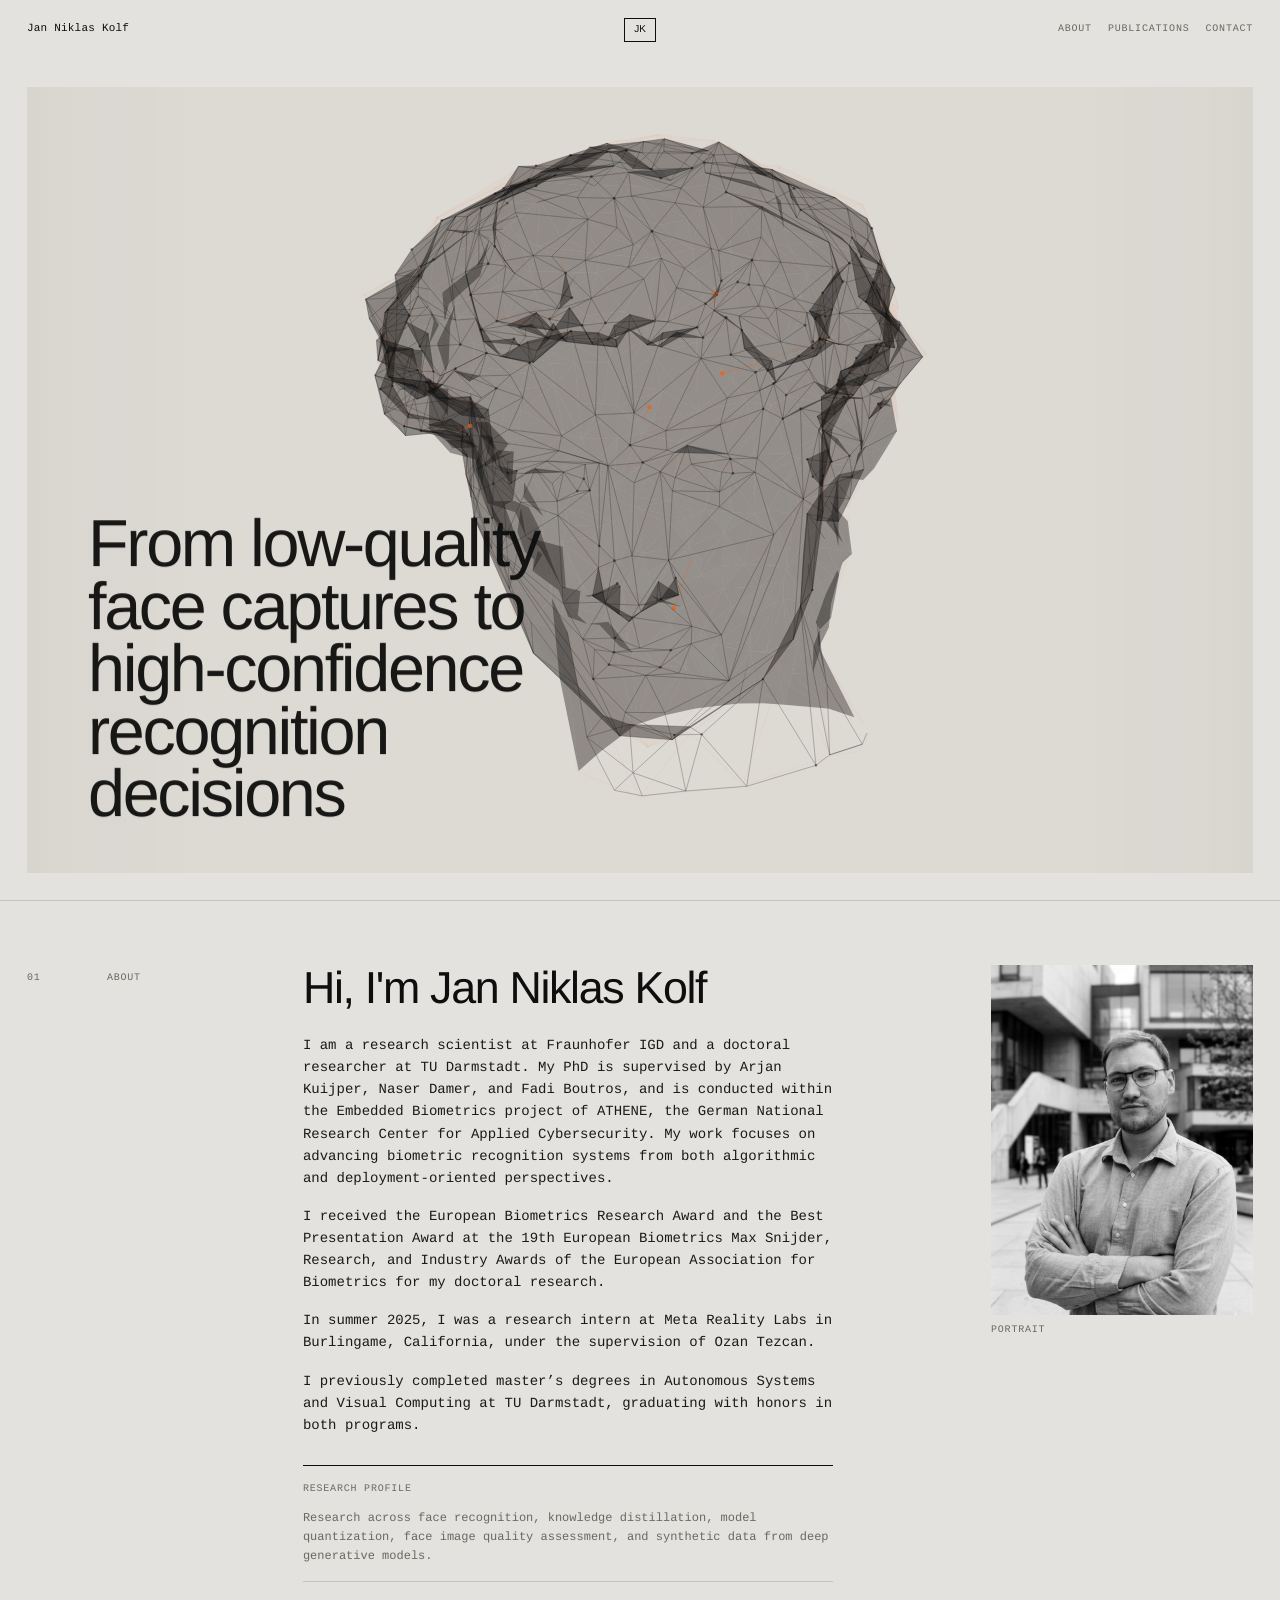
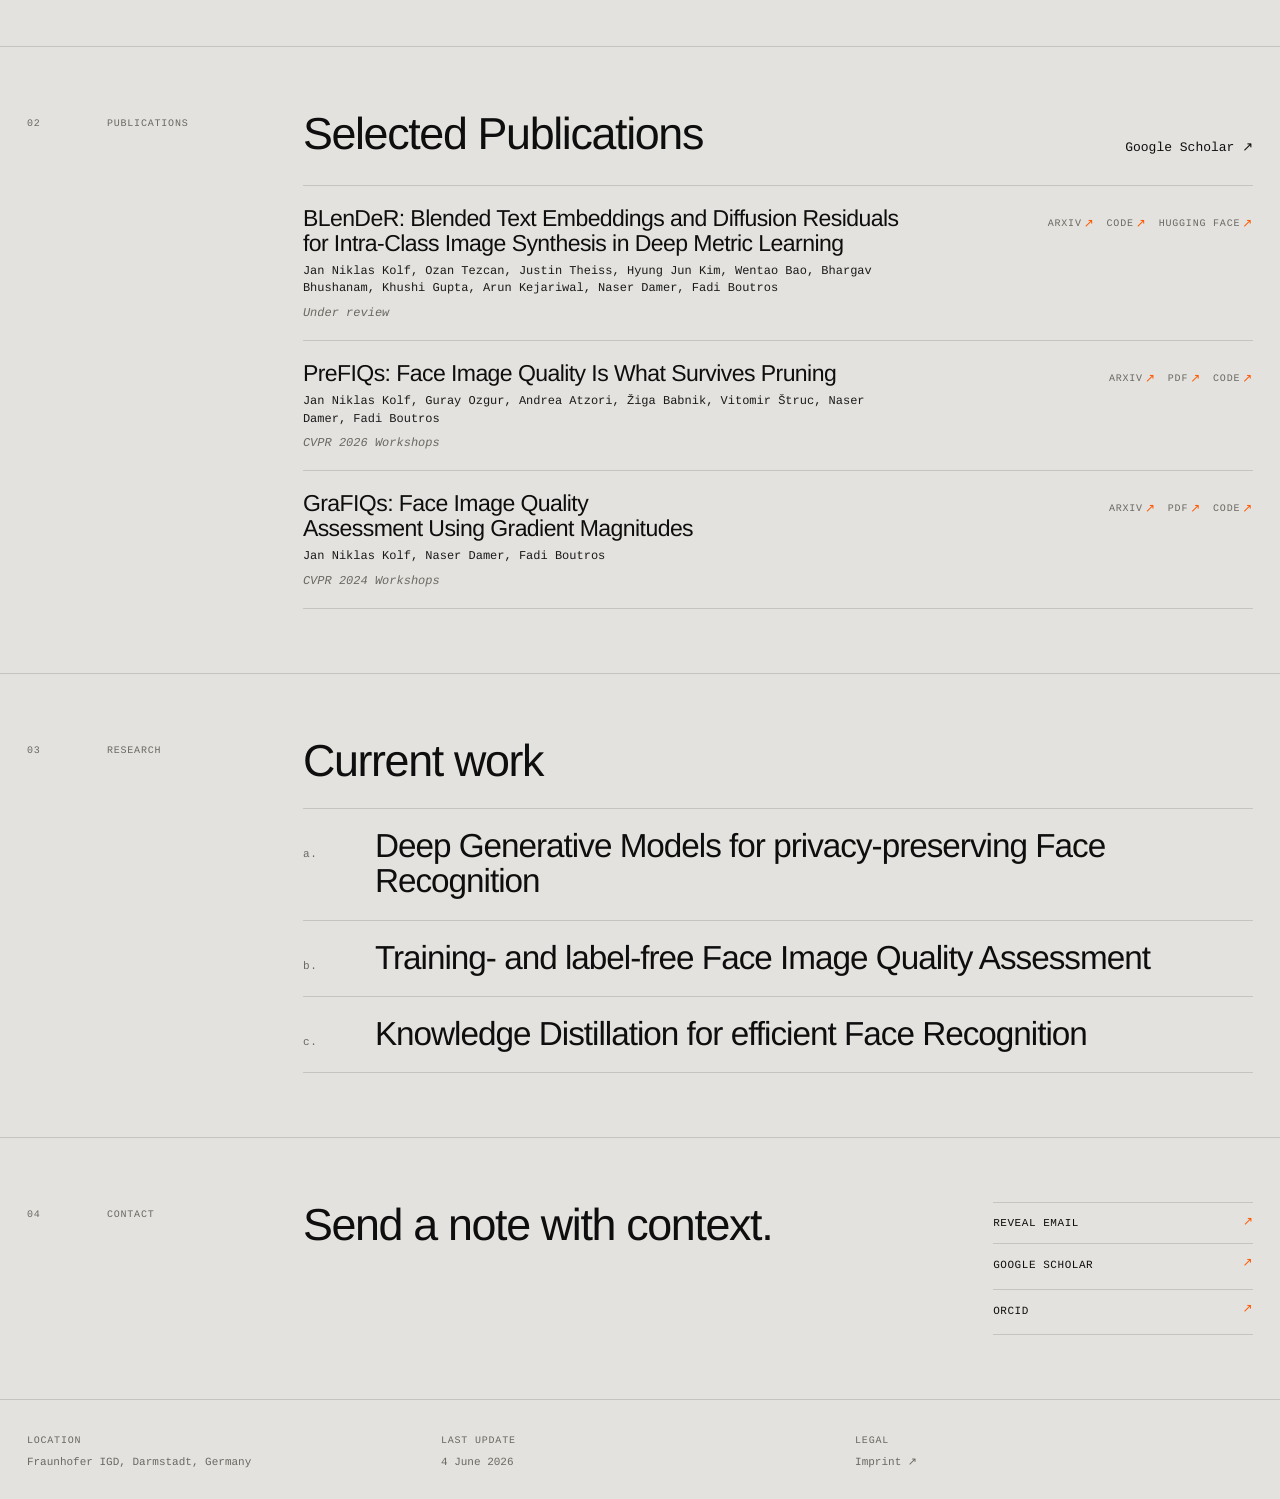
==== index.html @ 5bcfde50 "Website" ====
<!doctype html>
<html lang="en">
  <head>
    <meta charset="utf-8" />
    <meta name="viewport" content="width=device-width, initial-scale=1" />
    <title>Academic Portfolio | Jan Niklas Kolf</title>
    <meta
      name="description"
      content="Jan Niklas Kolf"
    />
    <link rel="stylesheet" href="style.css?v=20260515-site-legal" />
  </head>
  <body>
    <header class="meta" aria-label="Site status">
      <div class="meta__cell meta__status">
        <span>Jan Niklas Kolf</span>
      </div>
      <a class="meta__mark" href="#top" aria-label="Back to top">
        <span class="mark-symbol">JK</span>
      </a>
      <button class="meta__menu" type="button" aria-expanded="false" aria-controls="primary-nav">
        <span>Menu</span>
        <span aria-hidden="true"></span>
      </button>
      <nav class="meta__nav" id="primary-nav" aria-label="Primary navigation">
        <a href="#about">About</a>
        <a href="#publications">Publications</a>
        <a href="#contact">Contact</a>
      </nav>
    </header>

    <main id="top">
      <section class="hero" aria-labelledby="hero-title">
        <div class="hero__media hero__media--mesh" aria-label="Animated teacher to student face-recognition mesh">
          <canvas id="distillation-hero" class="distillation-canvas" aria-hidden="true"></canvas>
          <div class="hero-terms" aria-hidden="true">
            <span id="hero-live-term">
              <span class="hero-term__item is-active">From high-dimensional face inputs to compact identity embeddings</span>
            </span>
          </div>
        </div>
      </section>

      <section class="section intro" id="about" aria-labelledby="about-title">
        <div class="section__idx">01</div>
        <div class="section__label">About</div>
        <div class="section__body">
          <div class="about-grid">
            <div class="about-copy">
              <h2 id="about-title">Hi, I'm Jan Niklas Kolf</h2>
              <p>
                I am a research scientist at Fraunhofer IGD and a doctoral researcher at TU Darmstadt.
                My PhD is supervised by Arjan Kuijper, Naser Damer, and Fadi Boutros, and is conducted within the Embedded Biometrics project of ATHENE, the German National Research Center for Applied Cybersecurity.
                My work focuses on advancing biometric recognition systems from both algorithmic and deployment-oriented perspectives.
              </p>
              <p>
                I received the European Biometrics Research Award and the Best Presentation Award at the 19th European Biometrics Max Snijder, Research, and Industry Awards of the European Association for Biometrics for my doctoral research.
              </p>
              <p>
                In summer 2025, I was a research intern at Meta Reality Labs in Burlingame, California, under the supervision of Ozan Tezcan.
              </p>
              <p>
                I previously completed master’s degrees in Autonomous Systems and Visual Computing at TU Darmstadt, graduating with honors in both programs.
              </p>
              <div class="profile-note">
                <span class="note-kicker">Research profile</span>
                <p>
                  Research across face recognition, knowledge distillation, model quantization, face image quality
                  assessment, and synthetic data from deep generative models.
                </p>
              </div>
            </div>
            <div class="about-aside">
              <figure class="portrait">
                <img src="me.png" alt="Portrait" loading="lazy" />
                <figcaption>Portrait</figcaption>
              </figure>
            </div>
          </div>
        </div>
      </section>

      <section class="section publications" id="publications" aria-labelledby="publications-title">
        <div class="section__idx">02</div>
        <div class="section__label">Publications</div>
        <div class="section__body">
          <div class="section-head">
            <h2 id="publications-title">Selected Publications</h2>
            <a href="https://scholar.google.de/citations?user=PC1RmJMAAAAJ" target="_blank" rel="noreferrer">Google Scholar <span aria-hidden="true">↗</span></a>
          </div>
          <ol class="pub-list" aria-label="Selected publications">
            <li class="pub-item">
              <article>
                <div class="pub-meta">
                  <h3>BLenDeR: Blended Text Embeddings and Diffusion Residuals for Intra-Class Image Synthesis in Deep Metric Learning</h3>
                  <p class="pub-authors">Jan Niklas Kolf, Ozan Tezcan, Justin Theiss, Hyung Jun Kim, Wentao Bao, Bhargav Bhushanam, Khushi Gupta, Arun Kejariwal, Naser Damer, Fadi Boutros</p>
                  <p class="pub-venue">Under review</p>
                </div>
                <div class="pub-links" aria-label="Publication links">
                  <a href="https://arxiv.org/abs/2601.20246" target="_blank" rel="noreferrer" aria-label="Open BLenDeR on arXiv">arXiv <span aria-hidden="true">↗</span></a>
                  <a href="https://github.com/facebookresearch/meta_ai_blender" target="_blank" rel="noreferrer" aria-label="Open BLenDeR code on GitHub">Code <span aria-hidden="true">↗</span></a>
                  <a href="https://huggingface.co/facebook/meta_ai_blender" target="_blank" rel="noreferrer" aria-label="Open BLenDeR on Hugging Face">Hugging Face <span aria-hidden="true">↗</span></a>
                </div>
              </article>
            </li>
            <li class="pub-item">
              <article>
                <div class="pub-meta">
                  <h3>PreFIQs: Face Image Quality Is What Survives Pruning</h3>
                  <p class="pub-authors">Jan Niklas Kolf, Guray Ozgur, Andrea Atzori, Žiga Babnik, Vitomir Štruc, Naser Damer, Fadi Boutros</p>
                  <p class="pub-venue">CVPR 2026 Workshops</p>
                </div>
                <div class="pub-links" aria-label="Publication links">
                  <a href="https://arxiv.org/abs/2605.13396" target="_blank" rel="noreferrer" aria-label="Open PreFIQs on arXiv">arXiv <span aria-hidden="true">↗</span></a>
                  <a href="https://openaccess.thecvf.com/content/CVPR2026W/BIOM2026/papers/Kolf_PreFIQs_Face_Image_Quality_Is_What_Survives_Pruning_CVPRW_2026_paper.pdf" target="_blank" rel="noreferrer" aria-label="Open PreFIQs PDF">PDF <span aria-hidden="true">↗</span></a>
                  <a href="https://github.com/jankolf/PreFIQs" target="_blank" rel="noreferrer" aria-label="Open PreFIQs code on GitHub">Code <span aria-hidden="true">↗</span></a>
                </div>
              </article>
            </li>
            <li class="pub-item">
              <article>
                <div class="pub-meta">
                  <h3>GraFIQs: Face Image Quality Assessment Using Gradient Magnitudes</h3>
                  <p class="pub-authors">Jan Niklas Kolf, Naser Damer, Fadi Boutros</p>
                  <p class="pub-venue">CVPR 2024 Workshops</p>
                </div>
                <div class="pub-links" aria-label="Publication links">
                  <a href="https://arxiv.org/abs/2404.12203" target="_blank" rel="noreferrer" aria-label="Open GraFIQs on arXiv">arXiv <span aria-hidden="true">↗</span></a>
                  <a href="https://openaccess.thecvf.com/content/CVPR2024W/BIOMET/papers/Kolf_GraFIQs_Face_Image_Quality_Assessment_Using_Gradient_Magnitudes_CVPRW_2024_paper.pdf" target="_blank" rel="noreferrer" aria-label="Open GraFIQs PDF">PDF <span aria-hidden="true">↗</span></a>
                  <a href="https://github.com/jankolf/GraFIQs" target="_blank" rel="noreferrer" aria-label="Open GraFIQs code on GitHub">Code <span aria-hidden="true">↗</span></a>
                </div>
              </article>
            </li>
          </ol>
        </div>
      </section>

      <section class="section research" id="research" aria-labelledby="research-title">
        <div class="section__idx">03</div>
        <div class="section__label">Research</div>
        <div class="section__body">
          <h2 id="research-title">Current work</h2>
          <ul class="plain-list">
            <li>
              <span class="list-index">a.</span>
              <span>Deep Generative Models for privacy-preserving Face Recognition</span>
            </li>
            <li>
              <span class="list-index">b.</span>
              <span>Training- and label-free Face Image Quality Assessment</span>
            </li>
            <li>
              <span class="list-index">c.</span>
              <span>Knowledge Distillation for efficient Face Recognition</span>
            </li>
          </ul>
        </div>
      </section>

      <section class="section contact" id="contact" aria-labelledby="contact-title">
        <div class="section__idx">04</div>
        <div class="section__label">Contact</div>
        <div class="section__body contact__body">
          <div>
            <h2 id="contact-title">Send a note with context.</h2>
          </div>
          <div class="contact-links">
            <button class="secure-email" type="button" data-contact-token="Z2YwdGdocWpwd2N0aDBmaWtCaG5xbTB1Y25ta3AwcGNs">
              <span>Reveal email</span>
              <span aria-hidden="true">↗</span>
            </button>
            <noscript>
              <span class="contact-fallback">Email protected. Enable JavaScript to reveal the address.</span>
            </noscript>
            <a href="https://scholar.google.de/citations?user=PC1RmJMAAAAJ" target="_blank" rel="noreferrer">Google Scholar <span aria-hidden="true">↗</span></a>
            <a href="https://orcid.org/0000-0002-0037-5334" target="_blank" rel="noreferrer">ORCID <span aria-hidden="true">↗</span></a>
          </div>
        </div>
      </section>
    </main>

    <footer class="footer">
      <div>
        <span class="footer__label">Location</span>
        <span class="footer__line">Fraunhofer IGD, Darmstadt, Germany</span>
      </div>
      <div>
        <span class="footer__label">Last Update</span>
        <span class="footer__line">4 June 2026</span>
      </div>
      <div>
        <span class="footer__label">Legal</span>
        <a class="footer__line" href="imprint.html">Imprint ↗</a>
      </div>
    </footer>
    <script src="script.js?v=20260515-random-hero-terms"></script>
  </body>
</html>
---- style.css ----
:root {
  --bg: rgb(228, 226, 222);
  --bg-2: #ddd9d3;
  --ink: #0e0e0e;
  --ink-2: #1a1a1a;
  --muted: #6a6862;
  --rule: rgba(14, 14, 14, 0.14);
  --rule-soft: rgba(14, 14, 14, 0.08);
  --accent: oklch(0.68 0.22 42);
  --green: #2cc956;
  --red: #ff5343;
  --yellow: #f5c842;
  --display: "Helvetica Neue", Arial, system-ui, sans-serif;
  --mono: "Geist Mono", "SF Mono", ui-monospace, Menlo, Consolas, monospace;
  --meta-h: 60px;
  --page-x: clamp(14px, 2.1vw, 32px);
}

* {
  box-sizing: border-box;
}

html {
  scroll-behavior: smooth;
}

body {
  margin: 0;
  background: var(--bg);
  color: var(--ink);
  font-family: var(--mono);
  font-size: 13px;
  line-height: 1.5;
  letter-spacing: 0;
  -webkit-font-smoothing: antialiased;
  text-rendering: geometricPrecision;
}

body::selection,
::selection {
  background: var(--accent);
  color: var(--bg);
}

a {
  color: inherit;
  text-decoration: none;
}

a:focus-visible {
  outline: 1px solid var(--ink);
  outline-offset: 4px;
}

.meta {
  position: fixed;
  inset: 0 0 auto;
  z-index: 20;
  display: grid;
  grid-template-columns: 1fr auto 1fr;
  align-items: center;
  gap: 20px;
  min-height: var(--meta-h);
  padding: 14px var(--page-x);
  background: var(--bg);
  border-bottom: 1px solid transparent;
  color: var(--ink);
  font-size: 11px;
  letter-spacing: 0.02em;
  transition: border-color 220ms cubic-bezier(0.2, 0, 0, 1), transform 220ms cubic-bezier(0.2, 0, 0, 1);
}

.meta.is-bordered {
  border-color: var(--rule);
}

.meta.is-hidden {
  transform: translateY(-100%);
}

.meta__cell,
.meta__status,
.meta__mark,
.meta__nav {
  display: flex;
  align-items: center;
}

.meta__status {
  gap: 8px;
  white-space: nowrap;
}

.meta__mark {
  justify-self: center;
  gap: 10px;
  font-family: var(--display);
  text-transform: uppercase;
  letter-spacing: -0.03em;
}

.mark-symbol {
  display: inline-grid;
  place-items: center;
  width: 32px;
  height: 24px;
  border: 1px solid var(--ink);
  font-size: 10px;
  letter-spacing: 0;
}

.meta__nav {
  justify-self: end;
  gap: 16px;
  text-transform: uppercase;
  color: var(--muted);
  font-size: 10px;
  letter-spacing: 0.08em;
}

.meta__menu {
  display: none;
  align-items: center;
  justify-self: end;
  gap: 8px;
  min-height: 28px;
  padding: 0;
  border: 0;
  background: transparent;
  color: var(--muted);
  font-family: var(--mono);
  font-size: 10px;
  letter-spacing: 0.08em;
  text-transform: uppercase;
}

.meta__menu span:last-child {
  position: relative;
  width: 18px;
  height: 10px;
  border-top: 1px solid currentColor;
  border-bottom: 1px solid currentColor;
}

.meta__menu[aria-expanded="true"] {
  color: var(--ink);
}

.meta__nav a:hover,
.contact-links a:hover,
.contact-links button:hover,
.pub-links a:hover,
.project-links a:hover,
.project-back:hover,
.project-toplinks a:hover,
.video-list a:hover,
.text-links a:hover,
.resource-list a:hover,
.blog-card:hover h2,
.blog-row:hover h3,
.footer a:hover {
  color: var(--accent);
}

.dot {
  width: 6px;
  height: 6px;
  border-radius: 999px;
  background: var(--green);
  flex: 0 0 auto;
}

.dot--off {
  background: var(--red);
}

.dot--late {
  background: var(--yellow);
}

main {
  max-width: 1720px;
  margin: 0 auto;
}

.hero {
  min-height: 100vh;
  padding: calc(var(--meta-h) + var(--page-x)) var(--page-x) var(--page-x);
  display: grid;
  grid-template-rows: minmax(0, calc(100vh - var(--meta-h) - (var(--page-x) * 2)));
  gap: 14px;
}

.hero__media {
  position: relative;
  min-height: 0;
  background: var(--bg-2);
  overflow: hidden;
  display: grid;
  place-items: center;
}

.apparatus {
  display: block;
  width: min(92%, 1180px);
  height: auto;
  max-height: 88%;
  object-fit: contain;
}

.hero__media--mesh {
  background:
    linear-gradient(90deg, rgba(14, 14, 14, 0.025), transparent 14%, transparent 86%, rgba(14, 14, 14, 0.025)),
    var(--bg-2);
}

.hero__media::before,
.hero__media::after {
  content: none;
  display: none;
}

.distillation-canvas {
  position: absolute;
  inset: 0;
  width: 100%;
  height: 100%;
  z-index: 1;
}

.hero-terms {
  position: absolute;
  inset: 0;
  z-index: 2;
  pointer-events: none;
}

.hero-terms span {
  position: absolute;
}

#hero-live-term {
  left: 5%;
  bottom: 6%;
  width: min(72vw, 15ch);
  min-height: 4.25em;
  color: var(--ink);
  font-family: var(--display);
  font-size: clamp(34px, 5.2vw, 76px);
  font-weight: 400;
  line-height: 0.94;
  letter-spacing: -0.035em;
  text-transform: none;
  text-wrap: balance;
}

.hero-term__item {
  position: absolute;
  left: 0;
  bottom: 0;
  width: 100%;
  opacity: 0;
  transform: translate3d(0, 0.72em, 0);
  transition:
    opacity 760ms cubic-bezier(0.16, 1, 0.3, 1),
    transform 760ms cubic-bezier(0.16, 1, 0.3, 1);
  will-change: opacity, transform;
}

.hero-term__item.is-active {
  opacity: 0.96;
  transform: translate3d(0, 0, 0);
}

.hero-term__item.is-exiting {
  opacity: 0;
  transform: translate3d(0, -0.7em, 0);
}

.hero__caption {
  display: grid;
  grid-template-columns: repeat(4, 1fr);
  gap: 16px;
  color: var(--muted);
  font-size: 11px;
  letter-spacing: 0.04em;
  text-transform: uppercase;
  border-bottom: 1px solid var(--rule);
  padding-bottom: 18px;
}

.hero__caption span:nth-child(2) {
  text-align: center;
}

.hero__caption span:nth-child(3) {
  text-align: right;
}

.hero__statement {
  display: grid;
  grid-template-columns: 1fr;
  gap: 18px;
  align-items: start;
  padding: clamp(36px, 5vw, 72px) 0 0;
  max-width: 980px;
}

.eyebrow,
.note-kicker,
.footer__label {
  margin: 0;
  color: var(--muted);
  font-size: 10px;
  letter-spacing: 0.08em;
  text-transform: uppercase;
}

.hero h1,
.section h2 {
  font-family: var(--display);
  font-weight: 400;
  letter-spacing: -0.03em;
  text-wrap: balance;
}

.hero h1 {
  margin: 0;
  font-size: clamp(34px, 5.2vw, 76px);
  line-height: 0.98;
}

.kinetic-title {
  display: flex;
  flex-wrap: wrap;
  gap: 0.08em 0.22em;
}

.kinetic-title span {
  display: inline-block;
  animation: word-rise 7.2s cubic-bezier(0.16, 1, 0.3, 1) infinite;
  transform-origin: left bottom;
}

.kinetic-title span:nth-child(2) {
  animation-delay: 0.12s;
}

.kinetic-title span:nth-child(3) {
  animation-delay: 0.24s;
}

.kinetic-title span:nth-child(4) {
  animation-delay: 0.36s;
}

@keyframes word-rise {
  0%,
  72%,
  100% {
    opacity: 1;
    transform: translateY(0);
  }

  82% {
    opacity: 0.38;
    transform: translateY(0.18em);
  }

  92% {
    opacity: 1;
    transform: translateY(0);
  }
}

.hero__statement p:last-child {
  max-width: 47ch;
  margin: 0;
  color: var(--ink-2);
  font-size: 14px;
  line-height: 1.55;
}

.section {
  display: grid;
  grid-template-columns: 64px 180px minmax(0, 1fr);
  gap: 16px;
  padding: clamp(34px, 5vw, 72px) var(--page-x);
  border-top: 1px solid var(--rule);
}

.section__idx,
.section__label {
  color: var(--muted);
  font-size: 10px;
  letter-spacing: 0.08em;
  text-transform: uppercase;
  padding-top: 6px;
}

.section__body {
  max-width: 1120px;
}

.intro .section__body {
  max-width: 980px;
}

.section h2 {
  margin: 0 0 24px;
  font-size: clamp(24px, 3.5vw, 56px);
  line-height: 1.03;
}

.about-grid {
  display: grid;
  grid-template-columns: minmax(0, 1fr) minmax(260px, 0.42fr);
  gap: clamp(28px, 5vw, 76px);
  align-items: start;
}

.about-copy {
  max-width: 68ch;
}

.about-copy > p,
.section-head p,
.contact p {
  margin: 0;
  color: var(--ink-2);
  font-size: 14px;
  line-height: 1.58;
  max-width: 68ch;
}

.about-copy > p + p {
  margin-top: 16px;
}

.profile-note {
  margin-top: 28px;
  border-top: 1px solid var(--ink);
  border-bottom: 1px solid var(--rule);
  padding: 12px 0 16px;
}

.profile-note p {
  margin: 12px 0 0;
  color: var(--muted);
  font-size: 12px;
  line-height: 1.55;
}

.profile-note ul {
  display: grid;
  gap: 8px;
  margin: 12px 0 0;
  padding: 0;
  list-style: none;
  color: var(--muted);
  font-size: 12px;
  line-height: 1.55;
}

.profile-note li {
  position: relative;
  padding-left: 16px;
}

.profile-note li::before {
  content: "";
  position: absolute;
  left: 0;
  top: 0.72em;
  width: 6px;
  border-top: 1px solid currentColor;
}

.about-aside {
  display: grid;
  gap: 14px;
  align-self: start;
}

.portrait {
  margin: 0;
}

.portrait img {
  display: block;
  width: 100%;
  aspect-ratio: 3 / 4;
  object-fit: cover;
  background: var(--bg-2);
  filter: grayscale(1) contrast(1.04);
}

.portrait figcaption {
  margin-top: 8px;
  color: var(--muted);
  font-size: 10px;
  letter-spacing: 0.08em;
  text-transform: uppercase;
}

.section-head {
  display: grid;
  grid-template-columns: minmax(280px, 0.8fr) minmax(260px, 0.52fr);
  gap: clamp(24px, 4vw, 64px);
  align-items: end;
  margin-bottom: 28px;
}

.section-head h2 {
  margin: 0;
}

.publications .section-head {
  grid-template-columns: minmax(0, 1fr) max-content;
  width: 100%;
}

.publications .section-head a {
  grid-column: 2;
  justify-self: end;
  text-align: right;
}

.pub-list {
  list-style: none;
  margin: 0;
  padding: 0;
  border-top: 1px solid var(--rule);
}

.pub-item {
  border-bottom: 1px solid var(--rule);
}

.pub-item article {
  display: grid;
  grid-template-columns: minmax(0, 1fr) auto;
  gap: 24px;
  align-items: baseline;
  padding: 20px 0 18px;
}

.pub-meta {
  display: grid;
  gap: 7px;
  max-width: 78ch;
}

.pub-meta h3 {
  margin: 0;
  color: var(--ink);
  font-family: var(--display);
  font-size: clamp(19px, 1.8vw, 27px);
  font-weight: 400;
  line-height: 1.08;
  letter-spacing: -0.025em;
  text-wrap: balance;
}

.pub-authors,
.pub-venue {
  margin: 0;
  font-size: 12px;
  line-height: 1.45;
}

.pub-authors {
  color: var(--ink-2);
}

.pub-venue {
  color: var(--muted);
  font-style: italic;
}

.pub-links {
  display: flex;
  flex-wrap: wrap;
  justify-self: end;
  justify-content: flex-end;
  gap: 12px;
  min-width: 170px;
  text-align: right;
  color: var(--muted);
  font-size: 10px;
  letter-spacing: 0.08em;
  text-transform: uppercase;
}

.pub-links a {
  min-height: 32px;
  display: inline-flex;
  gap: 2px;
  align-items: center;
}

.pub-links a span,
.contact-links a span,
.contact-links button span:last-child {
  color: var(--accent);
  font-size: 12px;
  line-height: 1;
  transform: translateY(-1px);
}

.plain-list {
  list-style: none;
  padding: 0;
  margin: 0;
  border-top: 1px solid var(--rule);
}

.plain-list li {
  display: grid;
  grid-template-columns: 52px minmax(0, 1fr);
  gap: 20px;
  align-items: baseline;
  padding: 20px 0;
  border-bottom: 1px solid var(--rule);
  font-family: var(--display);
  font-size: clamp(20px, 2.6vw, 34px);
  line-height: 1.06;
  letter-spacing: -0.03em;
}

.list-index {
  font-family: var(--mono);
  color: var(--muted);
  font-size: 11px;
  letter-spacing: 0.06em;
}

.contact__body {
  display: grid;
  grid-template-columns: minmax(0, 1.1fr) minmax(260px, 0.44fr);
  gap: clamp(28px, 5vw, 76px);
}

.contact-links {
  display: flex;
  flex-direction: column;
  border-top: 1px solid var(--rule);
}

.contact-links a,
.contact-links button,
.contact-fallback {
  display: flex;
  justify-content: space-between;
  gap: 8px;
  padding: 14px 0;
  border-bottom: 1px solid var(--rule);
  color: var(--ink);
  font-size: 11px;
  letter-spacing: 0.05em;
  text-transform: uppercase;
}

.contact-links button {
  appearance: none;
  width: 100%;
  border-top: 0;
  border-right: 0;
  border-left: 0;
  background: transparent;
  cursor: pointer;
  font-family: inherit;
  text-align: left;
}

.contact-fallback {
  color: var(--muted);
}

.footer {
  max-width: 1720px;
  margin: 0 auto;
  padding: 34px var(--page-x) 26px;
  border-top: 1px solid var(--rule);
  display: grid;
  grid-template-columns: repeat(3, 1fr);
  gap: 16px;
  color: var(--muted);
  font-size: 11px;
}

.footer > div {
  display: grid;
  gap: 6px;
}

.footer__line {
  display: flex;
  align-items: center;
  gap: 8px;
}

.project-meta {
  grid-template-columns: 1fr auto 1fr;
}

.project-back,
.project-toplinks {
  display: flex;
  align-items: center;
  color: var(--muted);
  font-size: 10px;
  letter-spacing: 0.08em;
  text-transform: uppercase;
}

.project-back {
  gap: 8px;
  justify-self: start;
}

.project-back span:first-child {
  color: var(--ink);
  font-size: 13px;
  transform: translateY(-1px);
}

.project-toplinks {
  justify-self: end;
  gap: 16px;
}

.project-page {
  max-width: 1720px;
  margin: 0 auto;
}

.project-hero {
  min-height: 86vh;
  padding: calc(var(--meta-h) + clamp(44px, 7vw, 112px)) var(--page-x) clamp(44px, 7vw, 112px);
  display: grid;
  align-content: end;
  gap: clamp(22px, 3vw, 38px);
  border-bottom: 1px solid var(--rule);
}

.project-hero h1 {
  max-width: 1120px;
  margin: 0;
  color: var(--ink);
  font-family: var(--display);
  font-size: clamp(42px, 8vw, 132px);
  font-weight: 400;
  line-height: 0.92;
  letter-spacing: -0.045em;
  text-wrap: balance;
}

.project-authors {
  max-width: 76ch;
  margin: 0;
  color: var(--ink-2);
  font-size: 15px;
  line-height: 1.5;
}

.project-links {
  display: flex;
  flex-wrap: wrap;
  gap: 10px 18px;
  max-width: 880px;
  padding-top: 4px;
}

.project-links a {
  min-height: 44px;
  display: inline-flex;
  align-items: center;
  gap: 4px;
  border-bottom: 1px solid var(--rule);
  color: var(--ink);
  font-size: clamp(16px, 2vw, 24px);
  letter-spacing: -0.02em;
}

.project-links a span {
  color: var(--accent);
  font-size: 14px;
  transform: translateY(-3px);
}

.project-copy p {
  max-width: 78ch;
  margin: 0;
  color: var(--ink-2);
  font-size: clamp(16px, 1.5vw, 21px);
  line-height: 1.55;
}

.media-grid {
  display: grid;
  grid-template-columns: repeat(2, minmax(0, 1fr));
  gap: 16px;
}

.project-figure {
  margin: 0;
  display: grid;
  gap: 10px;
}

.project-figure--wide {
  grid-column: 1 / -1;
}

.figure-surface {
  position: relative;
  min-height: 280px;
  background: var(--bg-2);
  overflow: hidden;
}

.figure-surface::before,
.figure-surface::after {
  content: "";
  position: absolute;
  inset: 18%;
  border: 1px solid var(--rule);
}

.figure-surface--mesh::after {
  inset: 28% 18%;
  background:
    linear-gradient(28deg, transparent 0 46%, rgba(226, 104, 39, 0.28) 47% 49%, transparent 50%),
    linear-gradient(145deg, transparent 0 42%, rgba(14, 14, 14, 0.22) 43% 45%, transparent 46%);
}

.figure-surface--quality::before {
  inset: 20% 16%;
  background:
    radial-gradient(circle at 28% 38%, rgba(226, 104, 39, 0.48) 0 3px, transparent 4px),
    radial-gradient(circle at 62% 36%, rgba(14, 14, 14, 0.42) 0 3px, transparent 4px),
    radial-gradient(circle at 48% 65%, rgba(14, 14, 14, 0.28) 0 3px, transparent 4px);
}

.figure-surface--latent::before {
  inset: 18%;
  background:
    radial-gradient(circle at 24% 28%, rgba(226, 104, 39, 0.4) 0 3px, transparent 4px),
    radial-gradient(circle at 64% 34%, rgba(14, 14, 14, 0.32) 0 3px, transparent 4px),
    radial-gradient(circle at 45% 70%, rgba(14, 14, 14, 0.32) 0 3px, transparent 4px),
    linear-gradient(115deg, transparent 0 34%, rgba(14, 14, 14, 0.14) 35% 36%, transparent 37%);
}

.project-figure figcaption {
  color: var(--muted);
  font-size: 11px;
  line-height: 1.45;
}

.results-table {
  border-top: 1px solid var(--rule);
  color: var(--ink);
  font-size: 12px;
}

.results-table [role="row"] {
  display: grid;
  grid-template-columns: minmax(180px, 1.3fr) repeat(3, minmax(90px, 0.6fr));
  gap: 16px;
  padding: 15px 0;
  border-bottom: 1px solid var(--rule);
}

.results-table [role="columnheader"] {
  color: var(--muted);
  font-size: 10px;
  letter-spacing: 0.08em;
  text-transform: uppercase;
}

.video-list {
  display: grid;
  border-top: 1px solid var(--rule);
}

.video-list a {
  display: grid;
  grid-template-columns: minmax(180px, 0.55fr) minmax(0, 1fr);
  gap: 24px;
  padding: 18px 0;
  border-bottom: 1px solid var(--rule);
}

.video-list span:first-child {
  color: var(--muted);
  font-size: 10px;
  letter-spacing: 0.08em;
  text-transform: uppercase;
}

.video-list span:last-child {
  color: var(--ink);
  font-family: var(--display);
  font-size: clamp(20px, 2.2vw, 32px);
  line-height: 1.05;
  letter-spacing: -0.03em;
}

.subpage {
  max-width: 1720px;
  margin: 0 auto;
  padding-top: var(--meta-h);
}

.subpage-hero {
  padding: clamp(28px, 4vw, 54px) var(--page-x) clamp(34px, 5vw, 72px);
  border-bottom: 1px solid var(--rule);
}

.subpage-hero__image {
  display: block;
  width: 100%;
  max-height: 420px;
  aspect-ratio: 16 / 5;
  object-fit: cover;
  background: var(--bg-2);
  border: 0;
}

.subpage-hero__grid,
.assignment-hero,
.blog-feature {
  display: grid;
  grid-template-columns: minmax(0, 1fr) minmax(260px, 0.38fr);
  gap: clamp(28px, 5vw, 82px);
  align-items: end;
}

.subpage-hero__grid {
  margin-top: clamp(30px, 5vw, 72px);
}

.subpage-hero h1,
.assignment-hero h1,
.blog-feature h1,
.article-content h1 {
  margin: 0;
  color: var(--ink);
  font-family: var(--display);
  font-size: clamp(42px, 7vw, 118px);
  font-weight: 400;
  line-height: 0.92;
  letter-spacing: -0.045em;
  text-wrap: balance;
}

.course-term,
.due-box,
.info-grid,
.tag-list,
.toc-list,
.resource-list,
.update-list,
.mini-meta {
  color: var(--muted);
  font-size: 10px;
  letter-spacing: 0.08em;
  text-transform: uppercase;
}

.course-title-block {
  display: grid;
  gap: 14px;
}

.course-term {
  display: flex;
  flex-wrap: wrap;
  gap: 10px;
}

.info-grid {
  display: grid;
  gap: 14px;
  border-top: 1px solid var(--rule);
  padding-top: 14px;
}

.info-grid strong,
.due-box strong {
  display: block;
  margin-bottom: 5px;
  color: var(--ink);
  font-family: var(--display);
  font-size: 22px;
  font-weight: 400;
  letter-spacing: -0.03em;
  text-transform: none;
}

.two-column {
  display: grid;
  grid-template-columns: minmax(0, 1fr) minmax(260px, 0.38fr);
  gap: clamp(28px, 5vw, 82px);
  align-items: start;
}

.content-copy {
  max-width: 76ch;
  color: var(--ink-2);
  font-size: clamp(15px, 1.25vw, 18px);
  line-height: 1.62;
}

.content-copy p {
  margin: 0 0 18px;
}

.lecturer-list,
.deliverable-list,
.objective-list {
  list-style: none;
  margin: 18px 0 0;
  padding: 0;
  border-top: 1px solid var(--rule);
}

.lecturer-list li,
.deliverable-list li,
.objective-list li {
  display: grid;
  grid-template-columns: 42px minmax(0, 1fr);
  gap: 14px;
  padding: 15px 0;
  border-bottom: 1px solid var(--rule);
}

.protected-contact,
.protected-contact + noscript .contact-fallback,
.protected-contact-list a {
  display: flex;
  justify-content: space-between;
  gap: 14px;
  width: 100%;
  padding: 0;
  border: 0;
  background: transparent;
  color: var(--ink);
  font: inherit;
  text-align: left;
}

.protected-contact {
  cursor: pointer;
}

.protected-contact span:last-child {
  color: var(--muted);
  font-family: var(--mono);
  font-size: 11px;
  letter-spacing: 0.06em;
  text-transform: uppercase;
}

.updates-card {
  display: grid;
  gap: 18px;
}

.update-latest {
  display: grid;
  gap: 10px;
  padding: 16px 0;
  border-top: 1px solid var(--ink);
  border-bottom: 1px solid var(--rule);
}

.update-latest h3,
.side-panel h3 {
  margin: 0;
  color: var(--ink);
  font-family: var(--display);
  font-size: clamp(22px, 2.2vw, 34px);
  font-weight: 400;
  line-height: 1.06;
  letter-spacing: -0.03em;
}

.update-latest p,
.side-panel p {
  margin: 0;
  color: var(--ink-2);
  font-size: 13px;
  line-height: 1.55;
  letter-spacing: 0;
  text-transform: none;
}

.line-button,
.filter-button {
  appearance: none;
  min-height: 36px;
  padding: 0;
  border: 0;
  border-bottom: 1px solid var(--rule);
  background: transparent;
  color: var(--ink);
  cursor: pointer;
  font-family: var(--mono);
  font-size: 10px;
  letter-spacing: 0.08em;
  text-align: left;
  text-transform: uppercase;
}

.line-button:hover,
.filter-button:hover,
.filter-button.is-active {
  color: var(--accent);
}

.updates-panel {
  display: grid;
  grid-template-rows: 0fr;
  opacity: 0;
  transition:
    grid-template-rows 280ms cubic-bezier(0.16, 1, 0.3, 1),
    opacity 220ms cubic-bezier(0.16, 1, 0.3, 1);
}

.updates-panel.is-open {
  grid-template-rows: 1fr;
  opacity: 1;
}

.updates-panel[hidden] {
  display: none;
}

.updates-panel > div {
  overflow: hidden;
}

.update-list {
  list-style: none;
  margin: 0;
  padding: 0;
  border-top: 1px solid var(--rule);
}

.update-list li {
  display: grid;
  grid-template-columns: 118px minmax(0, 1fr);
  gap: 16px;
  padding: 14px 0;
  border-bottom: 1px solid var(--rule);
}

.update-list span:last-child {
  color: var(--ink);
  letter-spacing: 0;
  text-transform: none;
}

.schedule-list,
.assignment-list {
  list-style: none;
  margin: 0;
  padding: 0;
  border-top: 1px solid var(--rule);
}

.schedule-item,
.assignment-list__item {
  display: grid;
  grid-template-columns: 132px minmax(0, 1fr) minmax(190px, auto);
  gap: 22px;
  align-items: baseline;
  padding: 20px 0;
  border-bottom: 1px solid var(--rule);
}

.schedule-date {
  display: grid;
  gap: 5px;
  color: var(--muted);
  font-size: 10px;
  letter-spacing: 0.08em;
  text-transform: uppercase;
}

.schedule-main {
  display: grid;
  gap: 8px;
}

.schedule-main h3,
.blog-row h3 {
  margin: 0;
  color: var(--ink);
  font-family: var(--display);
  font-size: clamp(20px, 2vw, 30px);
  font-weight: 400;
  line-height: 1.06;
  letter-spacing: -0.03em;
}

.schedule-main p,
.blog-row p,
.blog-card p {
  margin: 0;
  color: var(--ink-2);
  font-size: 13px;
  line-height: 1.5;
}

.text-links,
.resource-list {
  display: flex;
  flex-wrap: wrap;
  gap: 10px 14px;
  justify-content: flex-end;
}

.text-links a,
.resource-list a {
  display: inline-flex;
  gap: 3px;
  min-height: 30px;
  align-items: center;
}

.text-links span,
.resource-list span {
  color: var(--accent);
  font-size: 12px;
  transform: translateY(-1px);
}

.side-panel {
  display: grid;
  gap: 16px;
  border-top: 1px solid var(--ink);
  padding-top: 14px;
}

.assignment-hero {
  padding: calc(var(--meta-h) + clamp(38px, 6vw, 96px)) var(--page-x) clamp(34px, 5vw, 72px);
  border-bottom: 1px solid var(--rule);
}

.due-box {
  justify-self: end;
  width: min(100%, 360px);
  border-top: 1px solid var(--ink);
  padding-top: 14px;
}

.assignment-grid {
  display: grid;
  grid-template-columns: minmax(0, 1fr) minmax(260px, 0.36fr);
  gap: clamp(28px, 5vw, 82px);
}

.assignment-grid .resource-list {
  display: grid;
  gap: 0;
  justify-content: stretch;
  border-top: 1px solid var(--rule);
}

.assignment-grid .resource-list a {
  min-height: 48px;
  border-bottom: 1px solid var(--rule);
  color: var(--ink);
  font-size: clamp(16px, 1.6vw, 22px);
  letter-spacing: -0.02em;
  text-transform: none;
}

.assignment-grid .resource-list span {
  font-size: 14px;
}

.blog-feature {
  padding: calc(var(--meta-h) + clamp(34px, 5vw, 72px)) var(--page-x) clamp(34px, 5vw, 72px);
  border-bottom: 1px solid var(--rule);
}

.blog-feature__image,
.blog-row img,
.article-hero img {
  display: block;
  width: 100%;
  object-fit: contain;
  background: var(--bg-2);
}

.blog-feature__image {
  aspect-ratio: 4 / 3;
}

.blog-card {
  display: grid;
  gap: 18px;
}

.blog-card h1,
.blog-card h2 {
  margin: 0;
  color: var(--ink);
  font-family: var(--display);
  font-size: clamp(34px, 4.6vw, 76px);
  font-weight: 400;
  line-height: 0.96;
  letter-spacing: -0.04em;
}

.tag-list {
  display: flex;
  flex-wrap: wrap;
  gap: 8px 14px;
}

.tag-list span::before {
  content: "[";
  color: var(--accent);
}

.tag-list span::after {
  content: "]";
  color: var(--accent);
}

.blog-filters {
  display: flex;
  flex-wrap: wrap;
  gap: 10px 16px;
  margin-bottom: 24px;
}

.blog-list {
  display: grid;
  gap: 0;
  border-top: 1px solid var(--rule);
}

.blog-row {
  display: grid;
  grid-template-columns: 220px minmax(0, 1fr) minmax(160px, auto);
  gap: 22px;
  align-items: center;
  padding: 18px 0;
  border-bottom: 1px solid var(--rule);
}

.blog-row[hidden] {
  display: none;
}

.blog-row img {
  aspect-ratio: 16 / 10;
}

.article-hero {
  padding: calc(var(--meta-h) + clamp(28px, 4vw, 54px)) var(--page-x) 0;
}

.article-hero img {
  max-height: 440px;
  aspect-ratio: 16 / 6;
}

.article-layout {
  display: grid;
  grid-template-columns: 250px minmax(0, 1fr);
  gap: clamp(34px, 6vw, 104px);
  padding: clamp(34px, 5vw, 72px) var(--page-x);
  border-bottom: 1px solid var(--rule);
}

.article-aside {
  position: sticky;
  top: calc(var(--meta-h) + 22px);
  align-self: start;
  display: grid;
  gap: 24px;
  color: var(--muted);
  font-size: 10px;
  letter-spacing: 0.08em;
  text-transform: uppercase;
}

.author-card {
  display: grid;
  gap: 10px;
}

.author-card img {
  display: block;
  width: 92px;
  aspect-ratio: 1;
  object-fit: cover;
  filter: grayscale(1) contrast(1.05);
}

.author-card strong {
  color: var(--ink);
  font-family: var(--display);
  font-size: 20px;
  font-weight: 400;
  letter-spacing: -0.03em;
  text-transform: none;
}

.toc-list {
  display: grid;
  gap: 10px;
  padding-top: 14px;
  border-top: 1px solid var(--rule);
}

.toc-title {
  margin: 0 0 10px;
  color: var(--ink);
  font-size: 10px;
  letter-spacing: 0.08em;
  text-transform: uppercase;
}

.toc-list a {
  color: var(--muted);
}

.toc-list a:hover {
  color: var(--accent);
}

.article-content {
  max-width: 860px;
}

.article-content h1 {
  margin-bottom: clamp(28px, 4vw, 56px);
}

.article-content h2 {
  margin: 46px 0 14px;
  color: var(--ink);
  font-family: var(--display);
  font-size: clamp(26px, 3vw, 46px);
  font-weight: 400;
  line-height: 1.04;
  letter-spacing: -0.035em;
}

.article-content section p {
  max-width: 70ch;
  margin: 0 0 18px;
  color: var(--ink-2);
  font-family: var(--display);
  font-size: clamp(16px, 1.35vw, 19px);
  font-weight: 300;
  letter-spacing: -0.01em;
  line-height: 1.65;
}

.article-content blockquote {
  margin: 32px 0;
  padding: 18px 0;
  border-top: 1px solid var(--ink);
  border-bottom: 1px solid var(--rule);
  color: var(--ink);
  font-family: var(--display);
  font-size: clamp(24px, 3vw, 42px);
  line-height: 1.08;
  letter-spacing: -0.035em;
}

.appear {
  opacity: 0;
  transform: translateY(18px);
  transition: opacity 640ms cubic-bezier(0.16, 1, 0.3, 1), transform 640ms cubic-bezier(0.16, 1, 0.3, 1);
}

.appear.in-view {
  opacity: 1;
  transform: none;
}

@media (prefers-reduced-motion: reduce) {
  *,
  *::before,
  *::after {
    scroll-behavior: auto !important;
    transition-duration: 1ms !important;
    animation-duration: 1ms !important;
  }
}

@media (max-width: 900px) {
  :root {
    --meta-h: 82px;
  }

  .meta {
    grid-template-columns: 1fr 1fr;
    grid-template-rows: auto auto;
    gap: 8px 12px;
  }

  .meta__mark {
    grid-column: 1;
    grid-row: 1;
    justify-self: start;
  }

  .meta__nav {
    position: absolute;
    top: 100%;
    left: var(--page-x);
    right: var(--page-x);
    display: none;
    grid-template-columns: 1fr;
    justify-self: stretch;
    gap: 0;
    padding: 8px 0 10px;
    background: var(--bg);
    border-top: 1px solid var(--rule);
    border-bottom: 1px solid var(--rule);
    color: var(--ink);
    font-size: 11px;
    z-index: 21;
  }

  .meta__nav.is-open {
    display: grid;
  }

  .meta__nav a {
    display: flex;
    min-height: 38px;
    align-items: center;
    border-bottom: 1px solid var(--rule-soft);
  }

  .meta__nav a:last-child {
    border-bottom: 0;
  }

  .meta__menu {
    display: inline-flex;
    grid-column: 2;
    grid-row: 1;
  }

  .meta__status {
    grid-column: 1 / -1;
    grid-row: 2;
    justify-content: flex-start;
  }

  .hero {
    min-height: 100vh;
    grid-template-rows: minmax(0, calc(100vh - var(--meta-h) - (var(--page-x) * 2)));
  }

  .hero__statement,
  .about-grid,
  .section-head,
  .contact__body,
  .media-grid,
  .subpage-hero__grid,
  .assignment-hero,
  .assignment-grid,
  .blog-feature,
  .article-layout,
  .two-column {
    grid-template-columns: 1fr;
  }

  .subpage-hero__image {
    aspect-ratio: 16 / 7;
  }

  .due-box {
    justify-self: stretch;
    width: 100%;
  }

  .article-aside {
    position: static;
    grid-template-columns: 1fr 1fr;
    gap: 18px;
  }

  .article-content {
    order: -1;
  }

  .schedule-item,
  .assignment-list__item,
  .blog-row {
    grid-template-columns: 1fr;
    gap: 10px;
  }

  .text-links,
  .resource-list {
    justify-content: flex-start;
  }

  .blog-row img {
    width: min(100%, 420px);
  }

  .project-meta {
    grid-template-columns: 1fr auto;
    grid-template-rows: auto auto;
  }

  .project-back {
    grid-column: 1;
    grid-row: 1;
  }

  .project-meta .meta__mark {
    grid-column: 2;
    grid-row: 1;
    justify-self: end;
  }

  .project-toplinks {
    grid-column: 1 / -1;
    grid-row: 2;
    justify-self: start;
  }

  .project-hero {
    min-height: auto;
    padding-top: calc(var(--meta-h) + 52px);
  }

  .project-figure--wide {
    grid-column: auto;
  }

  .results-table [role="row"] {
    grid-template-columns: 1fr 0.7fr;
    gap: 6px 14px;
  }

  .video-list a {
    grid-template-columns: 1fr;
    gap: 6px;
  }

  .hero__caption {
    grid-template-columns: 1fr;
    gap: 3px;
  }

  .hero__caption span,
  .hero__caption span:nth-child(2),
  .hero__caption span:nth-child(3) {
    text-align: left;
  }

  .section {
    grid-template-columns: 1fr;
    gap: 4px;
  }

  .section__idx,
  .section__label {
    padding-top: 0;
  }
}

@media (max-width: 640px) {
  body {
    font-size: 12px;
  }

  .meta__nav {
    font-size: 9px;
  }

  .mark-symbol {
    width: 28px;
    height: 22px;
  }

  .hero__media,
  .apparatus {
    min-height: 0;
  }

  .hero__media {
    max-height: none;
  }

  #hero-live-term {
    left: 7%;
    bottom: 7%;
    width: min(78vw, 13ch);
    min-height: 4.5em;
    font-size: clamp(31px, 10vw, 48px);
  }

  .hero h1 {
    font-size: clamp(30px, 11vw, 48px);
  }

  .pub-item article {
    grid-template-columns: 1fr;
    gap: 8px;
  }

  .pub-links {
    justify-content: flex-end;
  }

  .plain-list li {
    grid-template-columns: 32px minmax(0, 1fr);
    gap: 12px;
  }

  .subpage-hero h1,
  .assignment-hero h1,
  .article-content h1 {
    font-size: clamp(38px, 12vw, 62px);
  }

  .subpage-hero__image,
  .article-hero img {
    aspect-ratio: 4 / 3;
  }

  .update-list li,
  .lecturer-list li,
  .deliverable-list li,
  .objective-list li {
    grid-template-columns: 1fr;
    gap: 6px;
  }

  .article-aside {
    grid-template-columns: 1fr;
  }

  .blog-card h1,
  .blog-card h2 {
    font-size: clamp(34px, 11vw, 54px);
  }

  .footer {
    grid-template-columns: 1fr;
  }
}
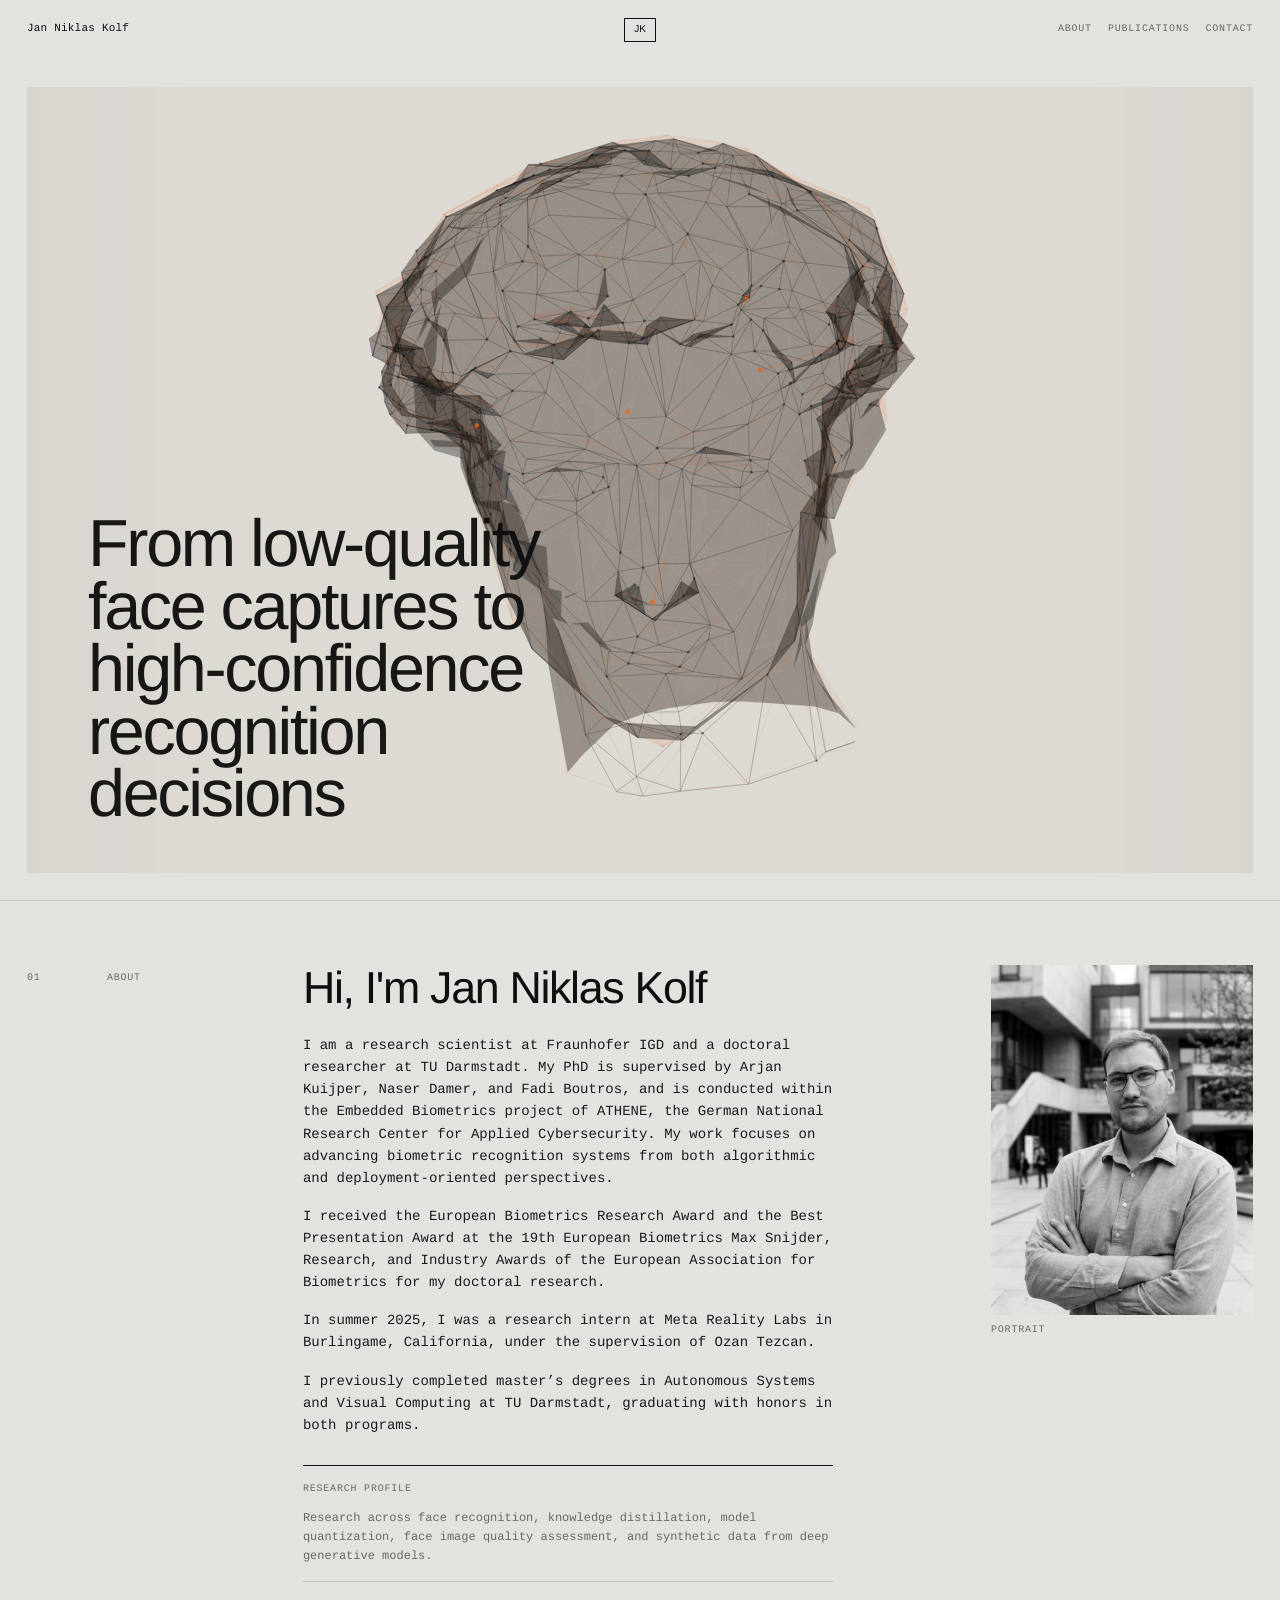
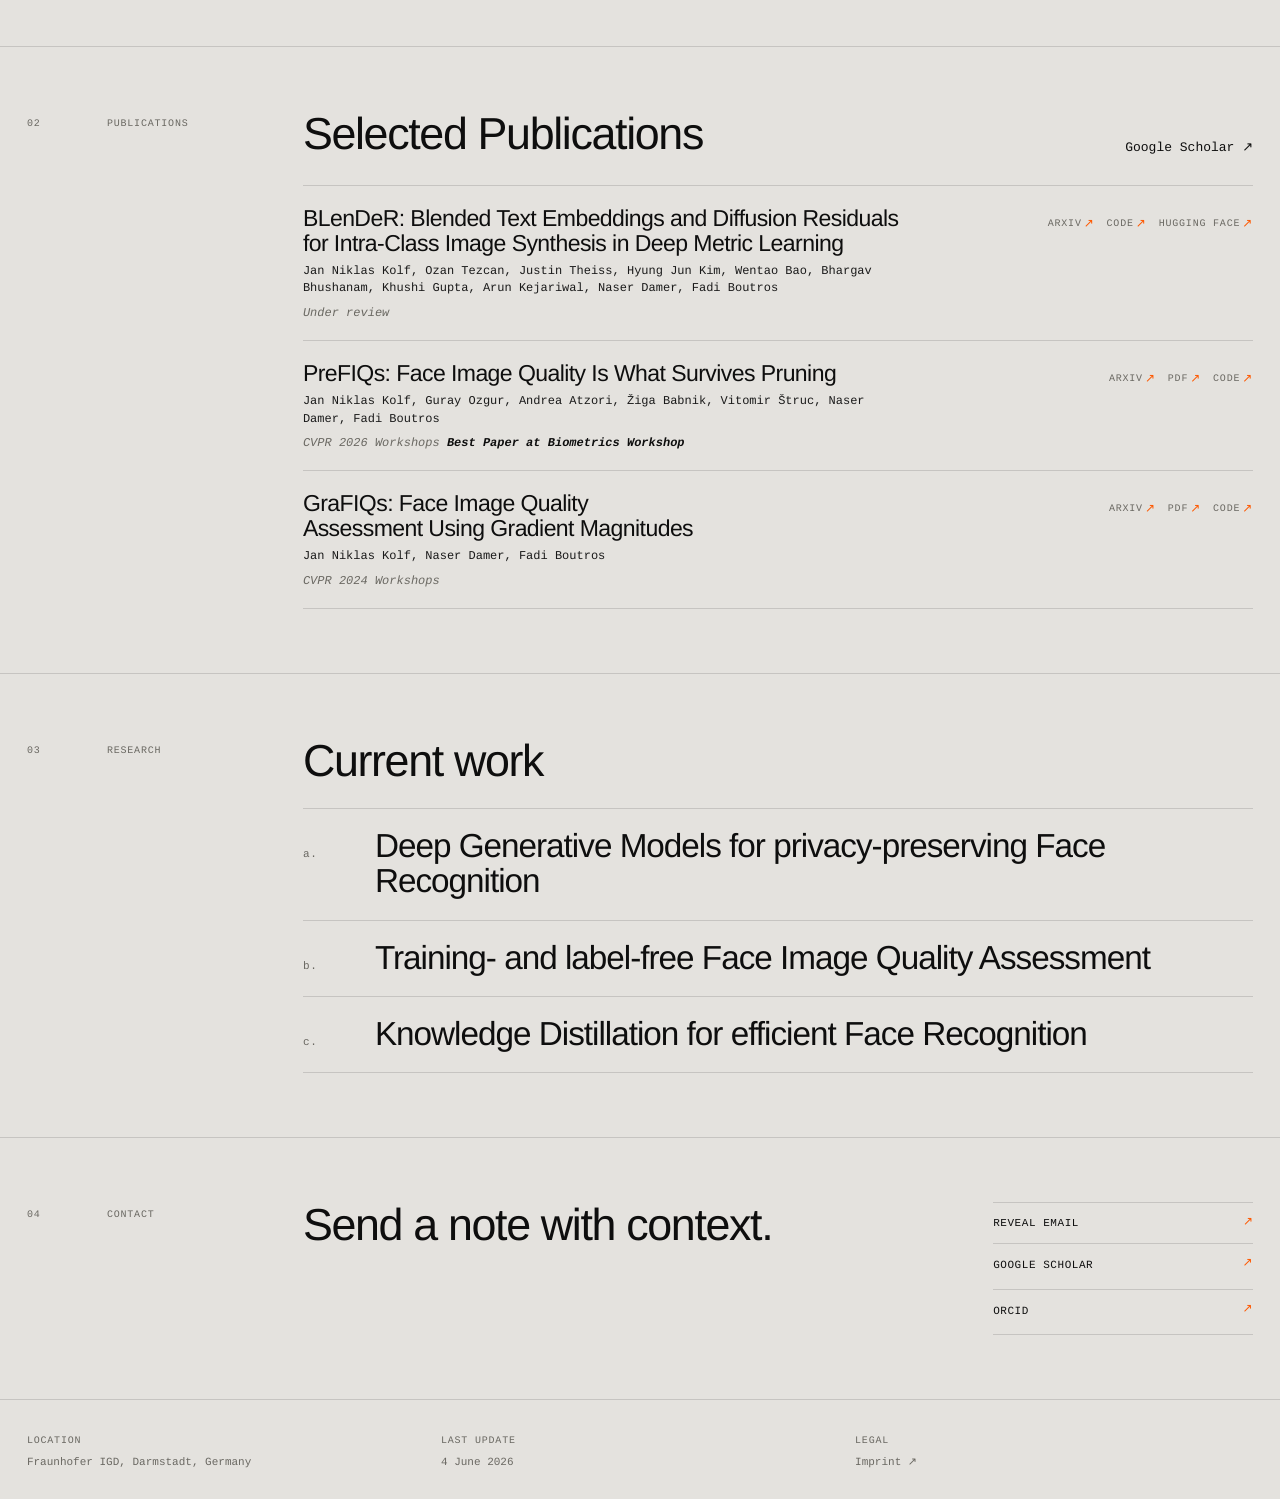
==== commit 4e4b2667: "Updated website." ====
--- a/index.html
+++ b/index.html
@@ -108,7 +108,7 @@
                 <div class="pub-meta">
                   <h3>PreFIQs: Face Image Quality Is What Survives Pruning</h3>
                   <p class="pub-authors">Jan Niklas Kolf, Guray Ozgur, Andrea Atzori, Žiga Babnik, Vitomir Štruc, Naser Damer, Fadi Boutros</p>
-                  <p class="pub-venue">CVPR 2026 Workshops</p>
+                  <p class="pub-venue">CVPR 2026 Workshops <span class="pub-award">Best Paper at Biometrics Workshop</span></p>
                 </div>
                 <div class="pub-links" aria-label="Publication links">
                   <a href="https://arxiv.org/abs/2605.13396" target="_blank" rel="noreferrer" aria-label="Open PreFIQs on arXiv">arXiv <span aria-hidden="true">↗</span></a>
--- a/style.css
+++ b/style.css
@@ -578,6 +578,12 @@
   font-style: italic;
 }
 
+.pub-award {
+  color: var(--ink);
+  font-style: italic;
+  font-weight: 700;
+}
+
 .pub-links {
   display: flex;
   flex-wrap: wrap;
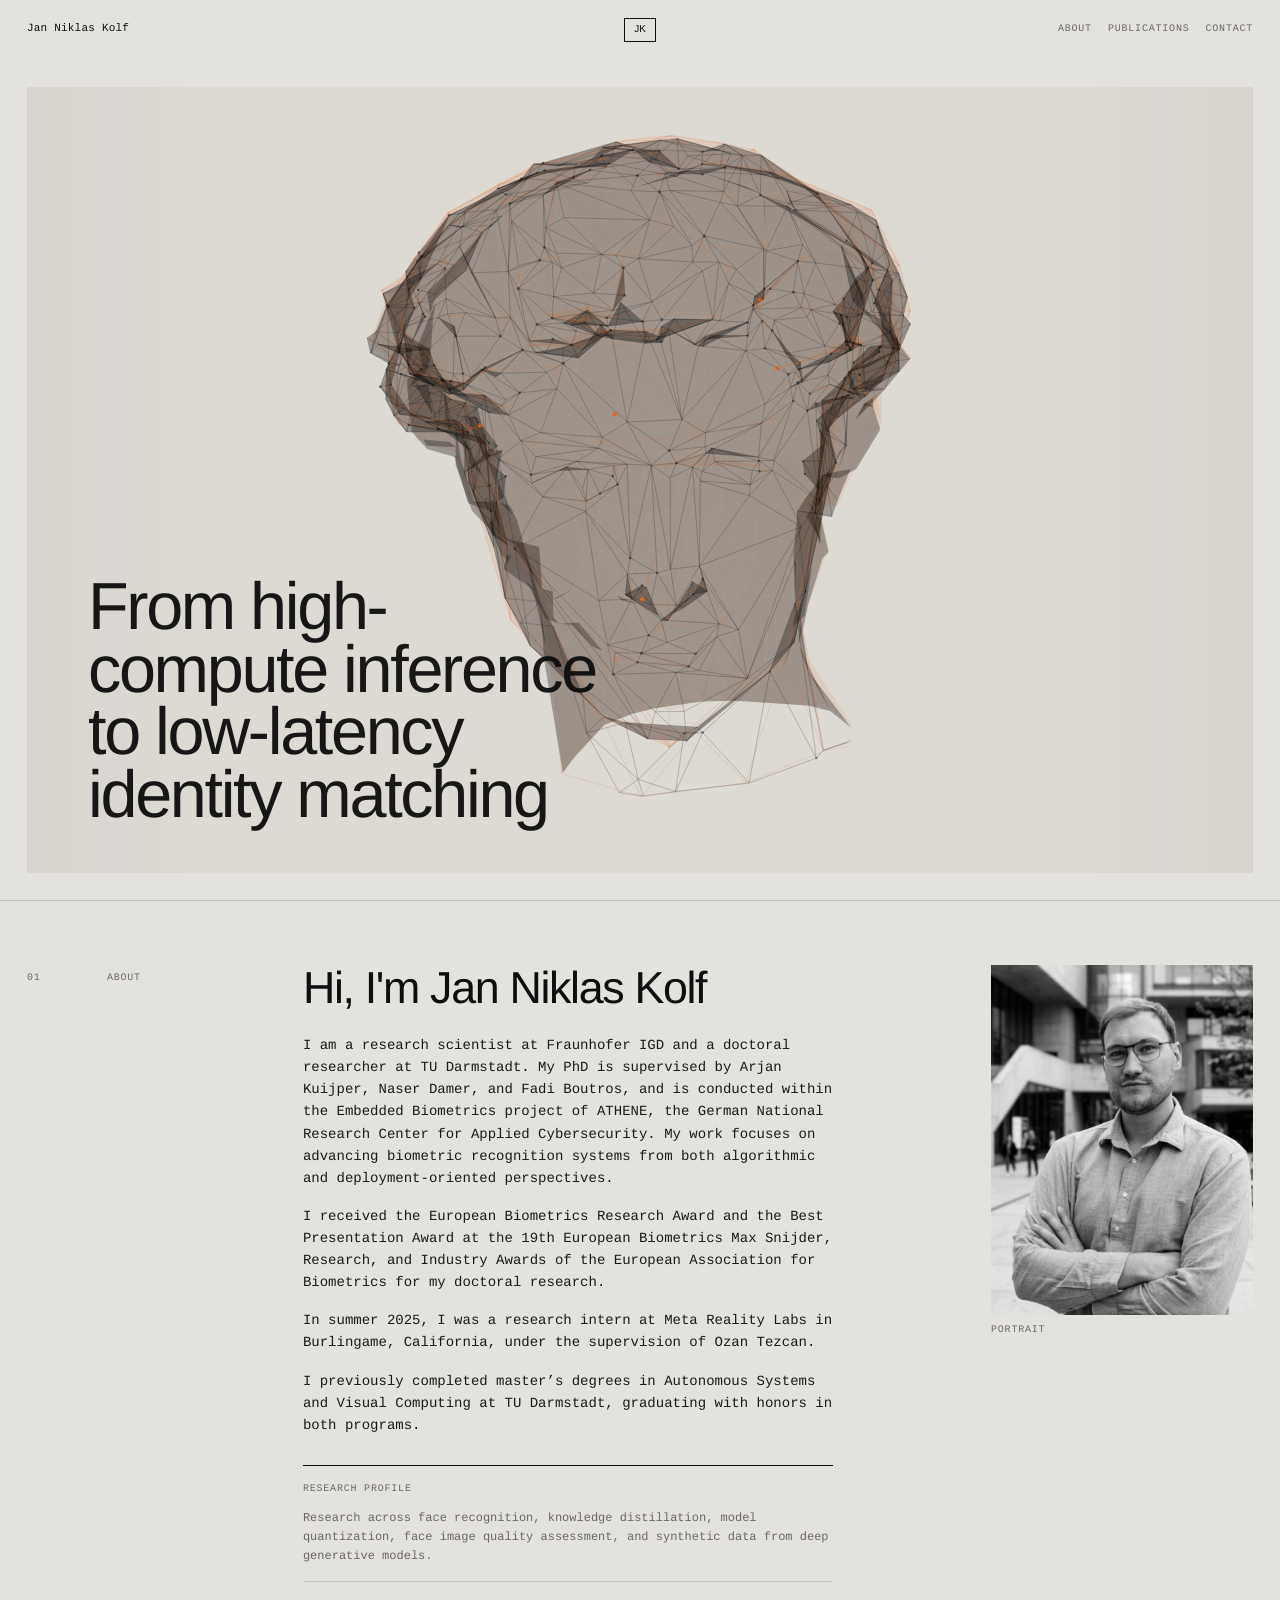
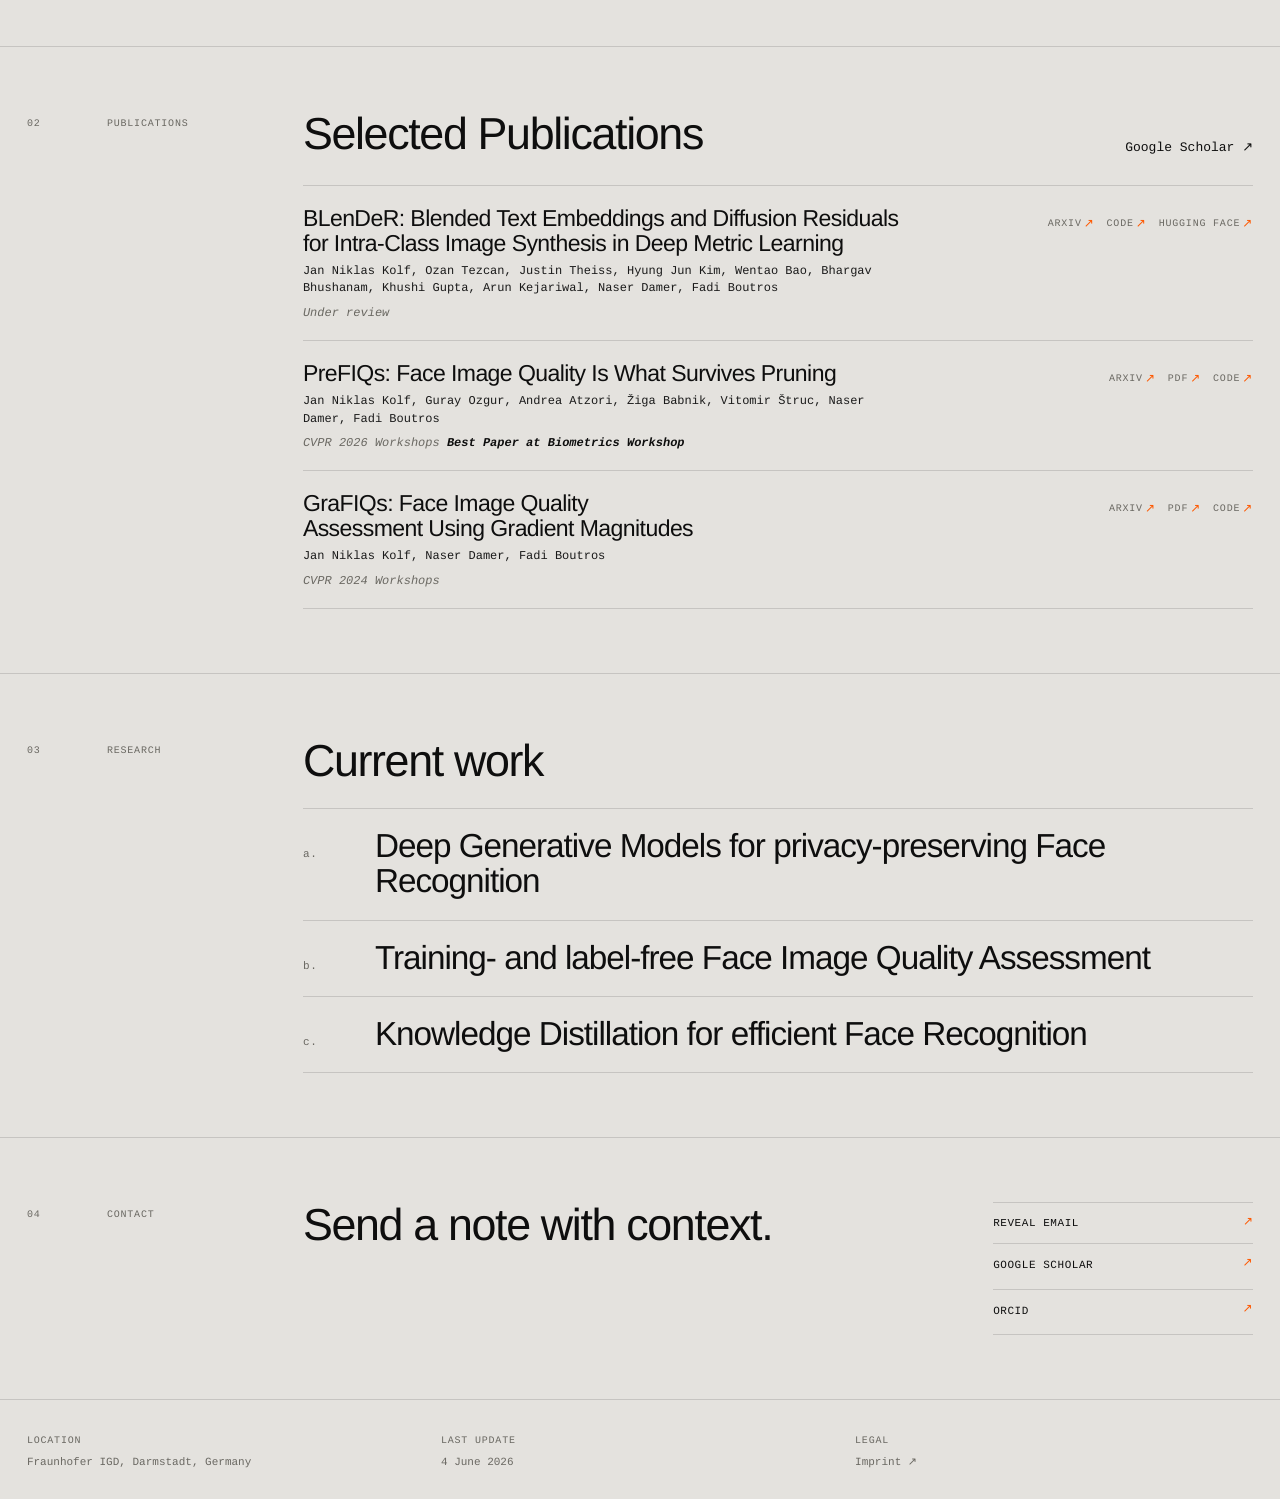
==== commit de68bc98: "Fastened load times." ====
--- a/index.html
+++ b/index.html
@@ -72,7 +72,7 @@
             </div>
             <div class="about-aside">
               <figure class="portrait">
-                <img src="me.png" alt="Portrait" loading="lazy" />
+                <img src="me.jpg" alt="Portrait" loading="lazy" />
                 <figcaption>Portrait</figcaption>
               </figure>
             </div>
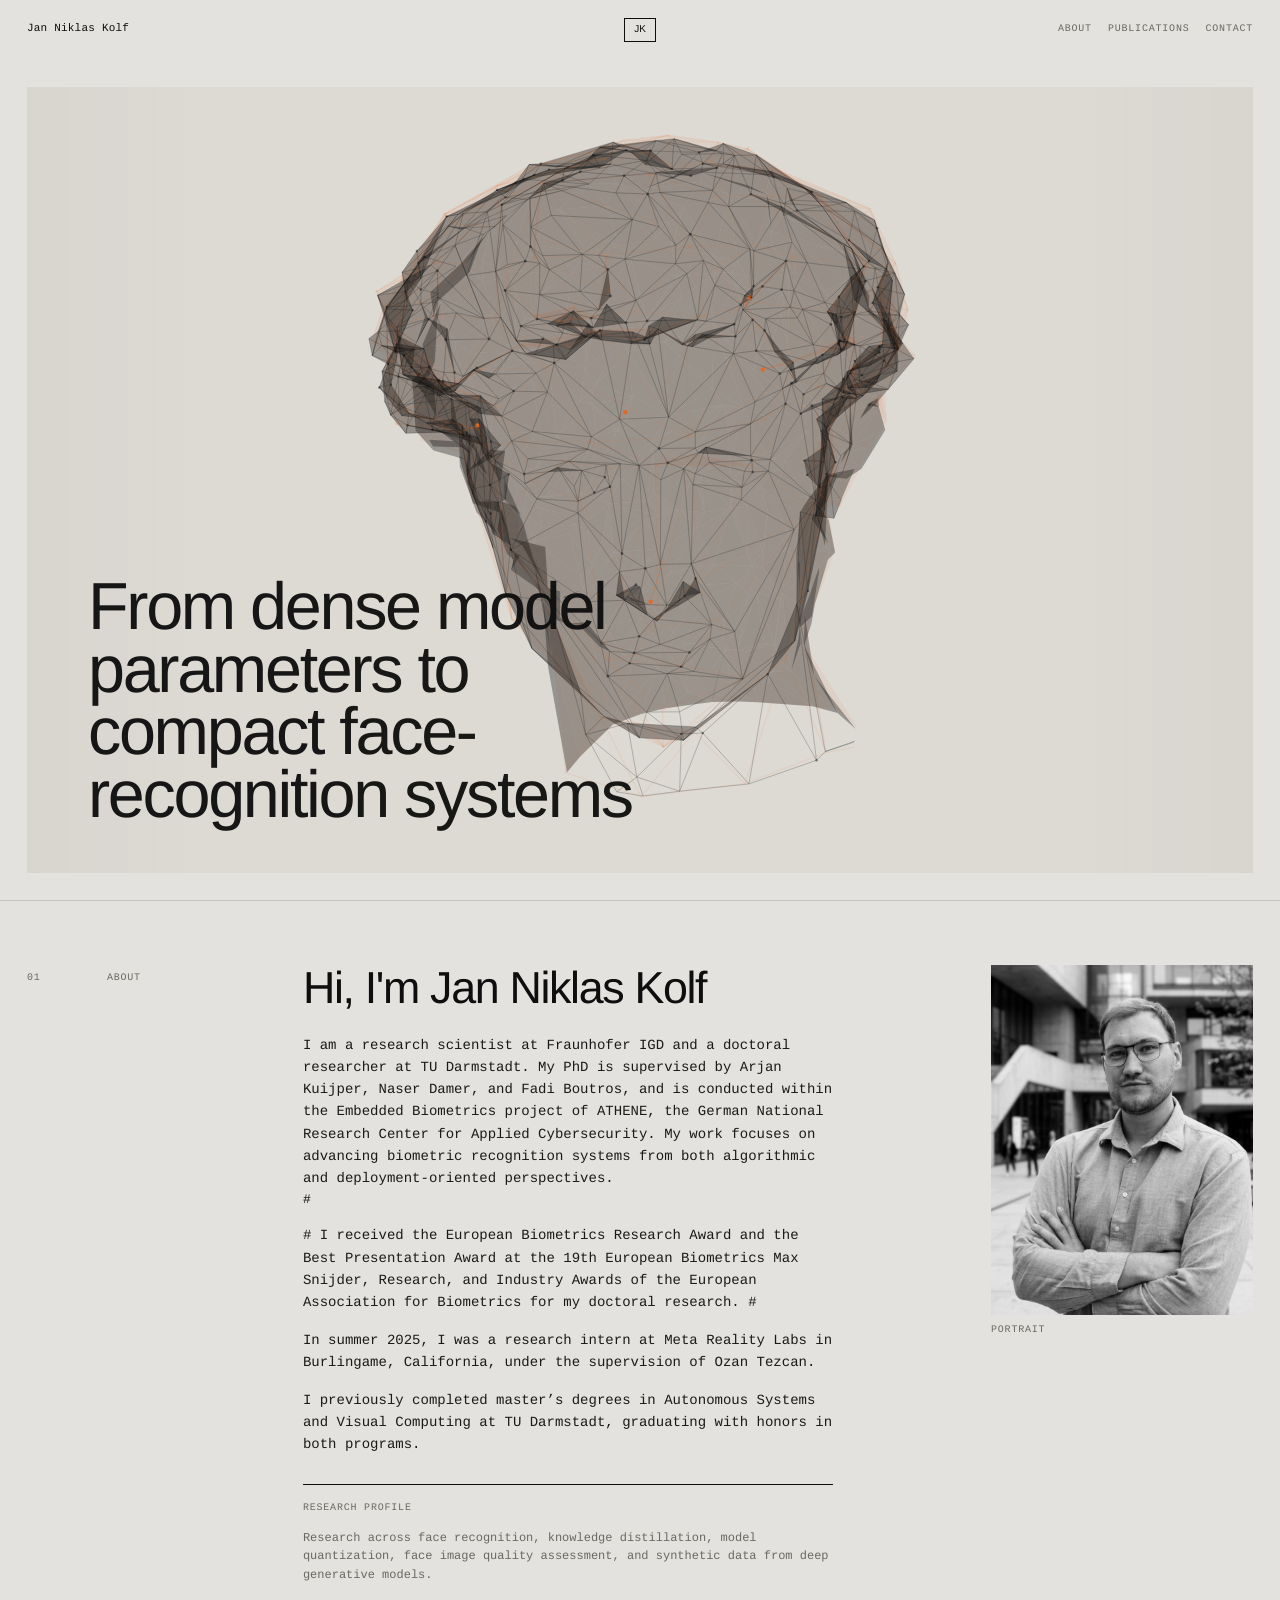
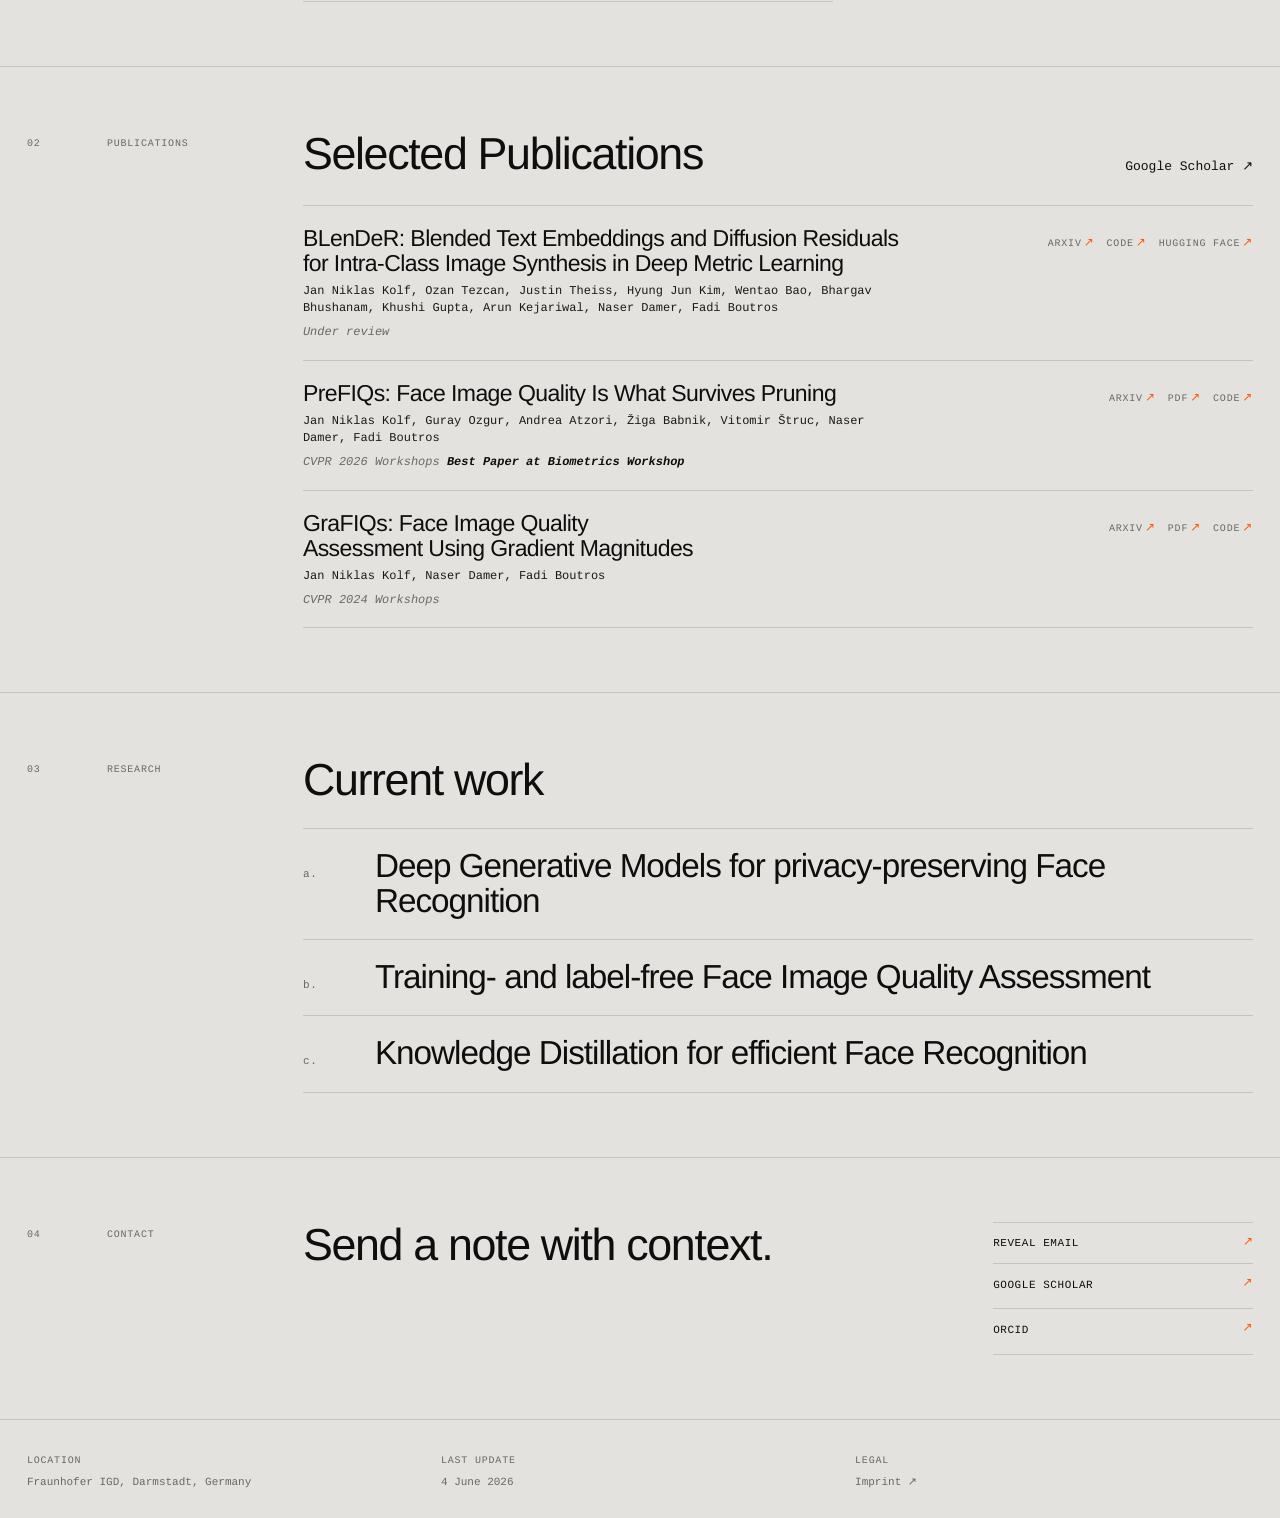
==== commit 894648d5: "Changed about me" ====
--- a/index.html
+++ b/index.html
@@ -53,9 +53,9 @@
                 My PhD is supervised by Arjan Kuijper, Naser Damer, and Fadi Boutros, and is conducted within the Embedded Biometrics project of ATHENE, the German National Research Center for Applied Cybersecurity.
                 My work focuses on advancing biometric recognition systems from both algorithmic and deployment-oriented perspectives.
               </p>
-              <p>
-                I received the European Biometrics Research Award and the Best Presentation Award at the 19th European Biometrics Max Snijder, Research, and Industry Awards of the European Association for Biometrics for my doctoral research.
-              </p>
+              #<p>
+              #  I received the European Biometrics Research Award and the Best Presentation Award at the 19th European Biometrics Max Snijder, Research, and Industry Awards of the European Association for Biometrics for my doctoral research.
+              #</p>
               <p>
                 In summer 2025, I was a research intern at Meta Reality Labs in Burlingame, California, under the supervision of Ozan Tezcan.
               </p>
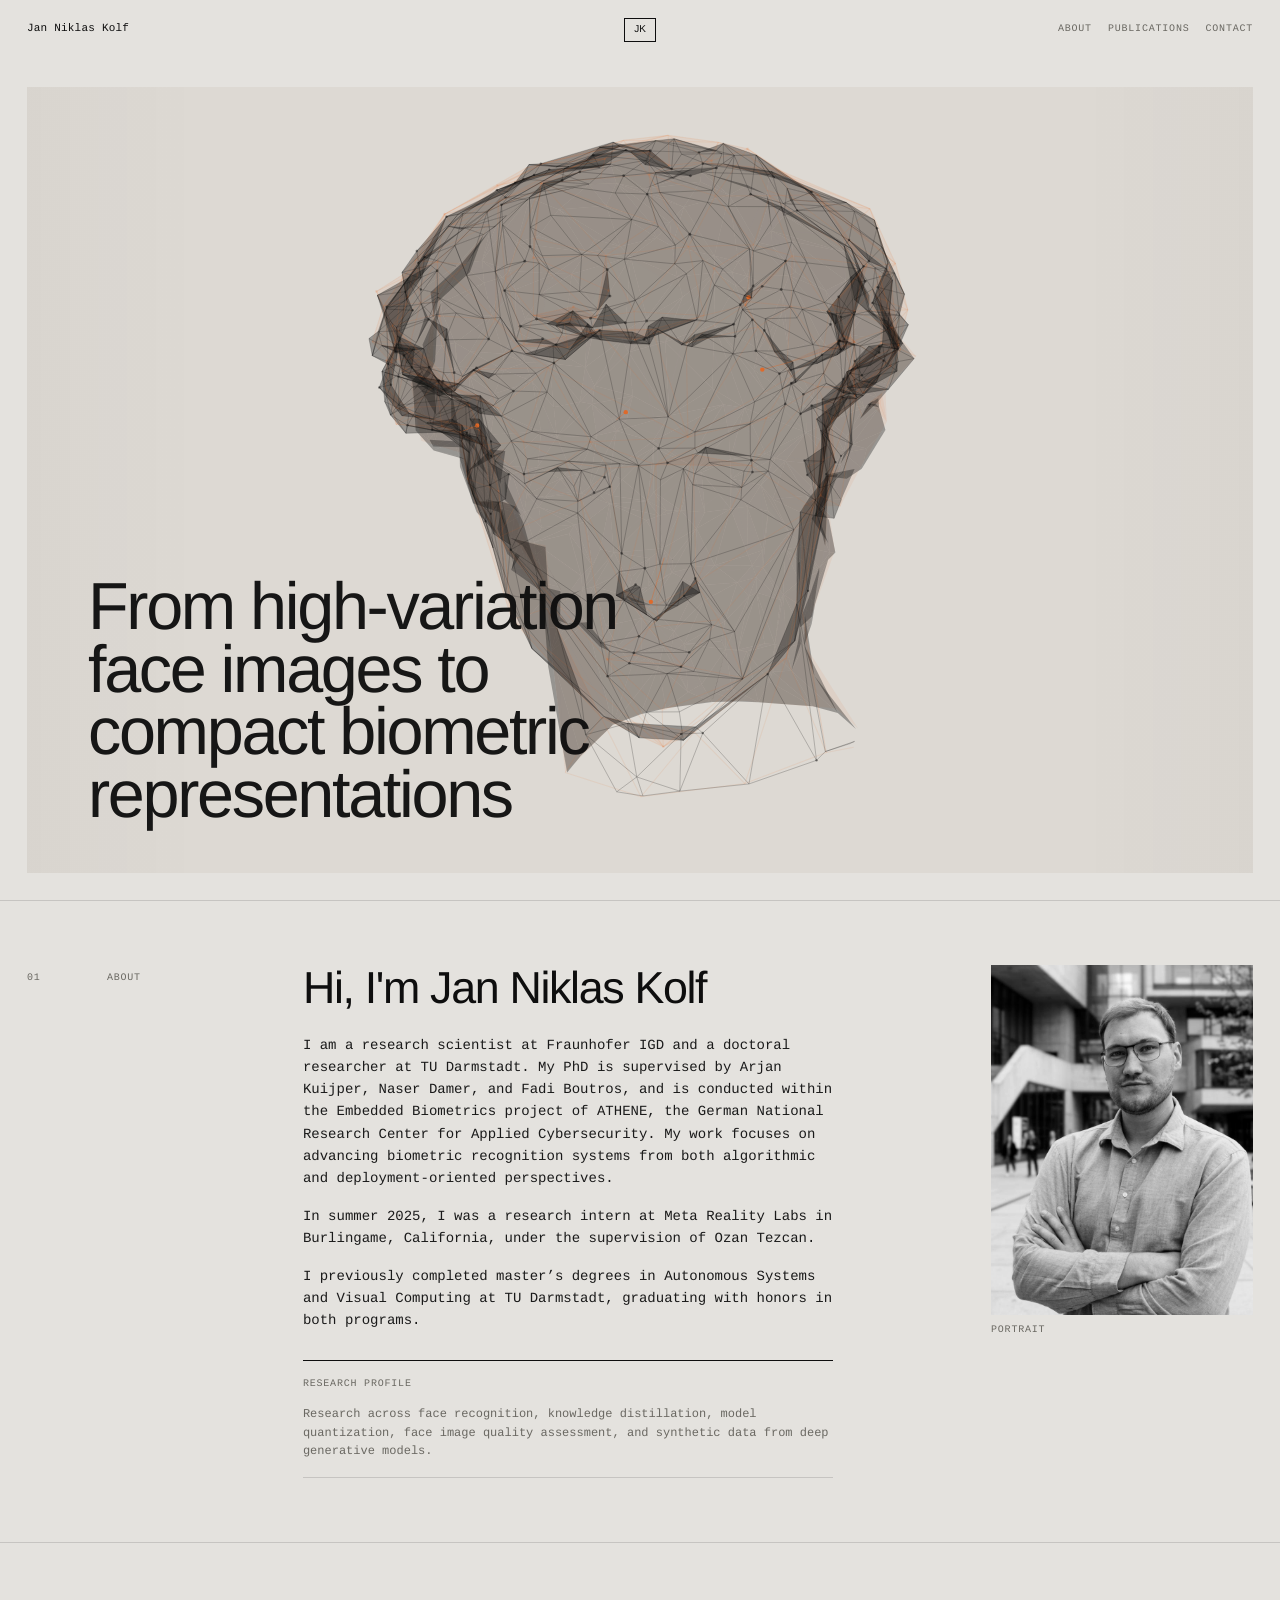
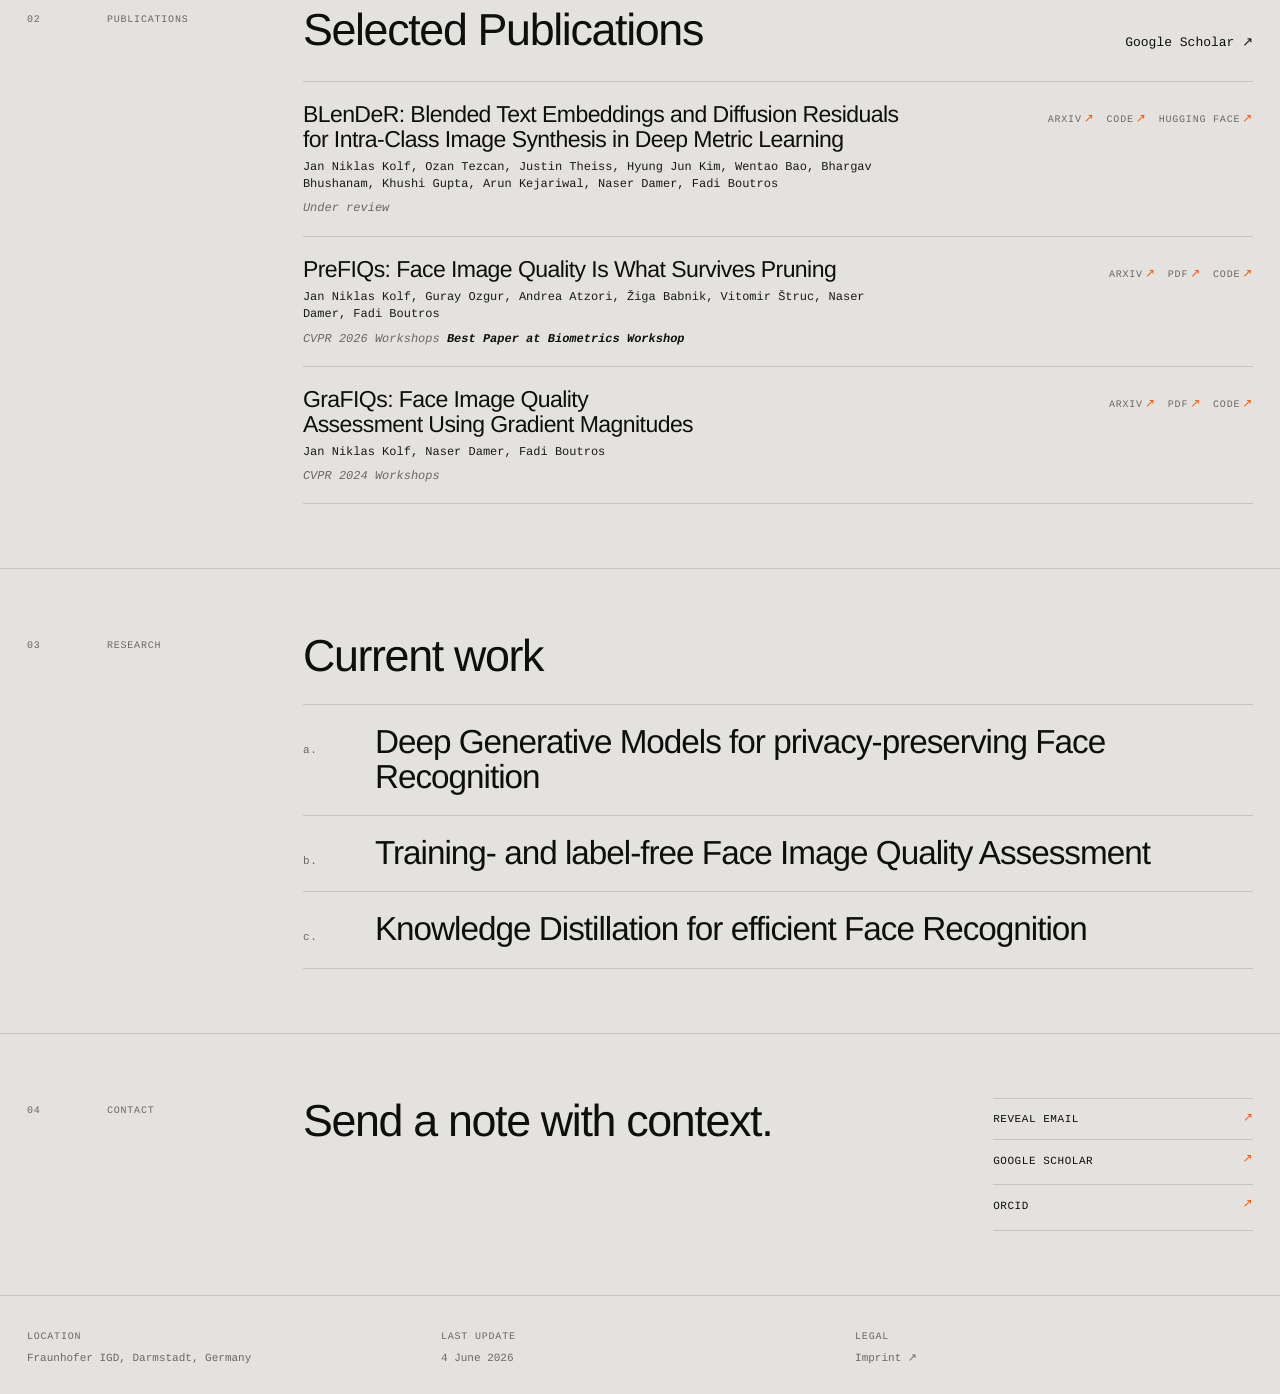
==== commit a9ca95fd: "Changed about me" ====
--- a/index.html
+++ b/index.html
@@ -53,9 +53,9 @@
                 My PhD is supervised by Arjan Kuijper, Naser Damer, and Fadi Boutros, and is conducted within the Embedded Biometrics project of ATHENE, the German National Research Center for Applied Cybersecurity.
                 My work focuses on advancing biometric recognition systems from both algorithmic and deployment-oriented perspectives.
               </p>
-              #<p>
-              #  I received the European Biometrics Research Award and the Best Presentation Award at the 19th European Biometrics Max Snijder, Research, and Industry Awards of the European Association for Biometrics for my doctoral research.
-              #</p>
+              <!-- <p>
+                I received the European Biometrics Research Award and the Best Presentation Award at the 19th European Biometrics Max Snijder, Research, and Industry Awards of the European Association for Biometrics for my doctoral research.
+              </p> -->
               <p>
                 In summer 2025, I was a research intern at Meta Reality Labs in Burlingame, California, under the supervision of Ozan Tezcan.
               </p>
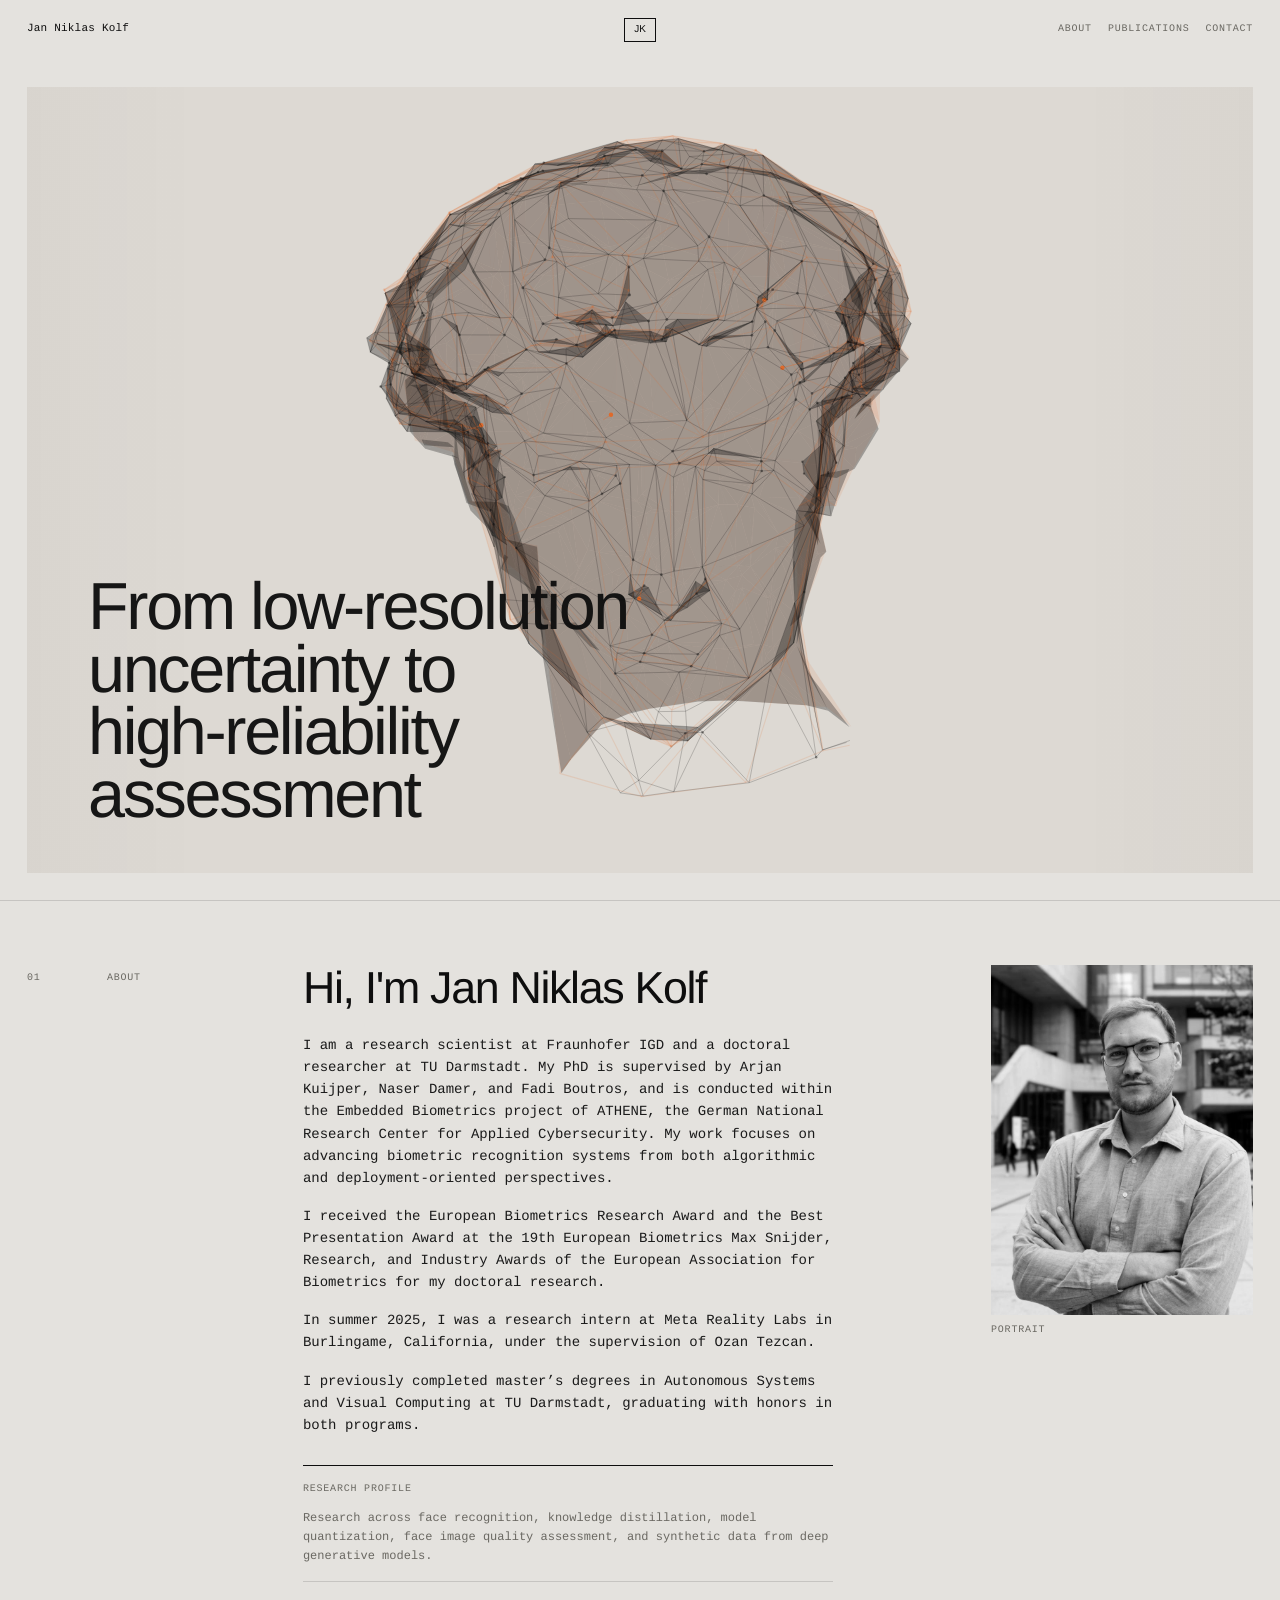
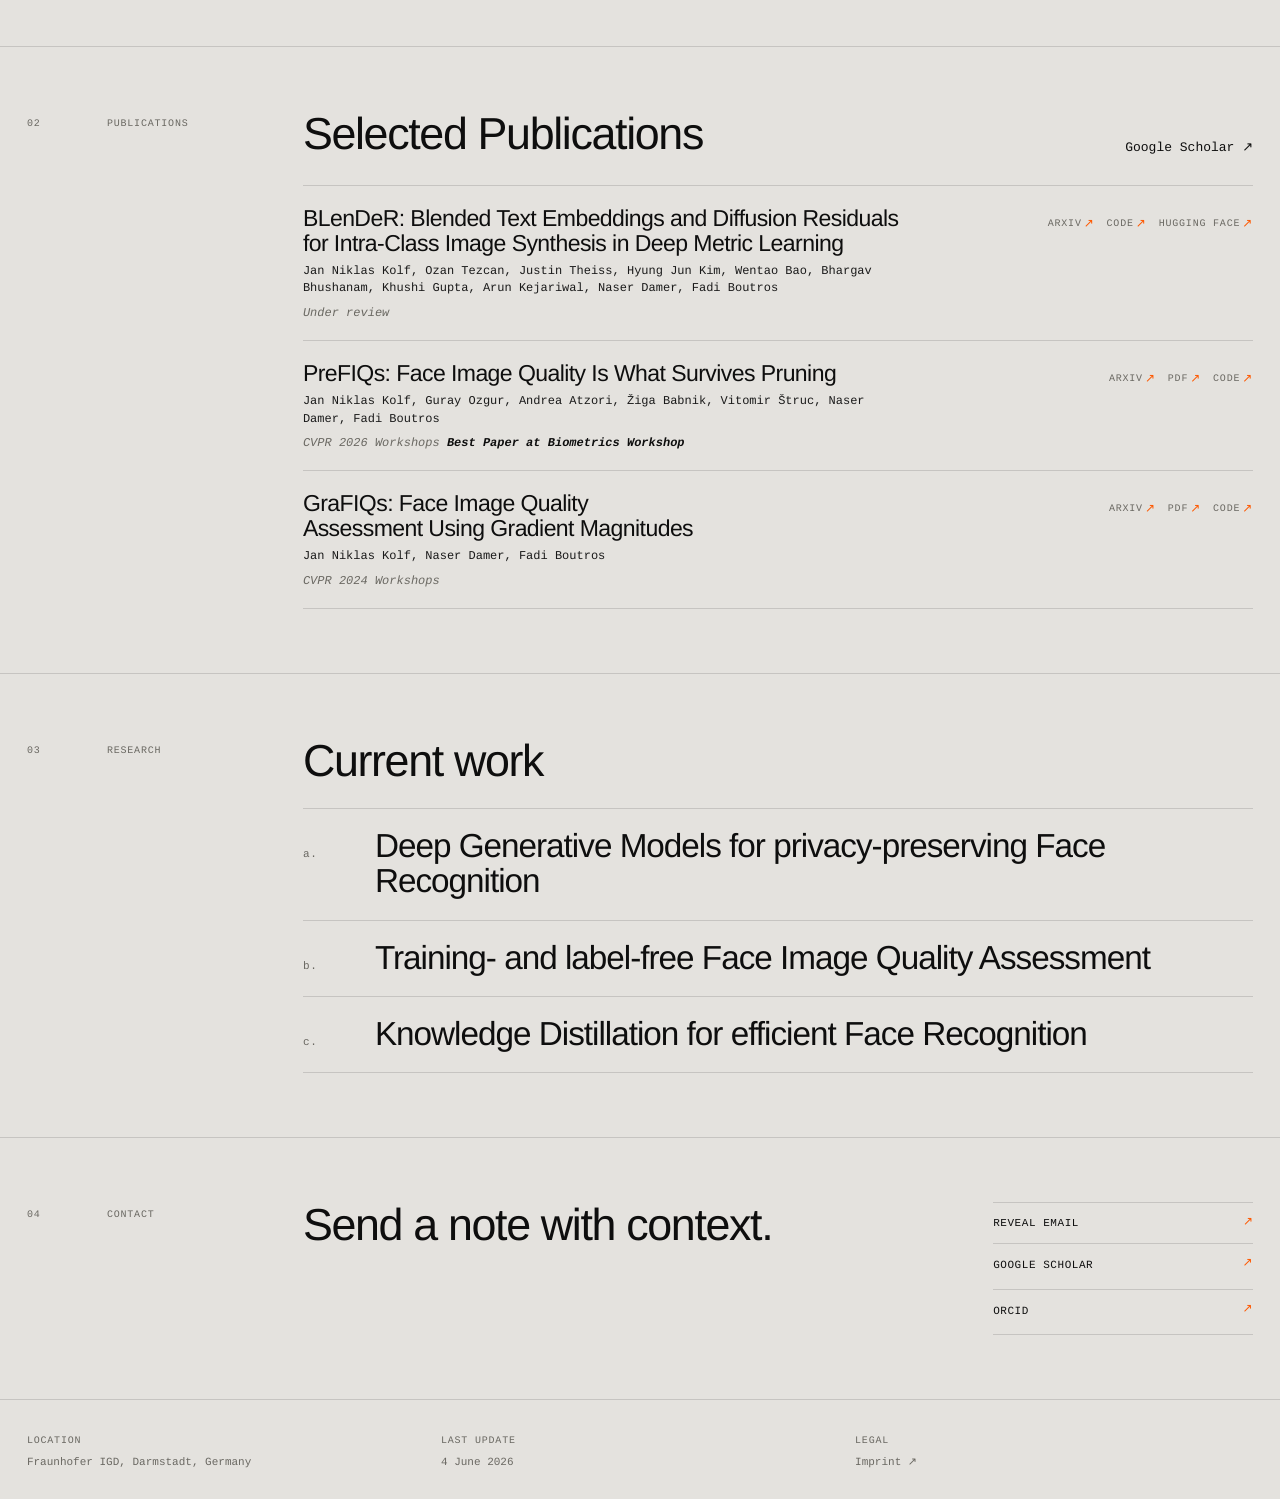
==== commit bffb99ef: "Clean up index.html by removing commented content Removed commented-out paragraph about research awa" ====
--- a/index.html
+++ b/index.html
@@ -53,9 +53,9 @@
                 My PhD is supervised by Arjan Kuijper, Naser Damer, and Fadi Boutros, and is conducted within the Embedded Biometrics project of ATHENE, the German National Research Center for Applied Cybersecurity.
                 My work focuses on advancing biometric recognition systems from both algorithmic and deployment-oriented perspectives.
               </p>
-              <!-- <p>
+              <p>
                 I received the European Biometrics Research Award and the Best Presentation Award at the 19th European Biometrics Max Snijder, Research, and Industry Awards of the European Association for Biometrics for my doctoral research.
-              </p> -->
+              </p>
               <p>
                 In summer 2025, I was a research intern at Meta Reality Labs in Burlingame, California, under the supervision of Ozan Tezcan.
               </p>
